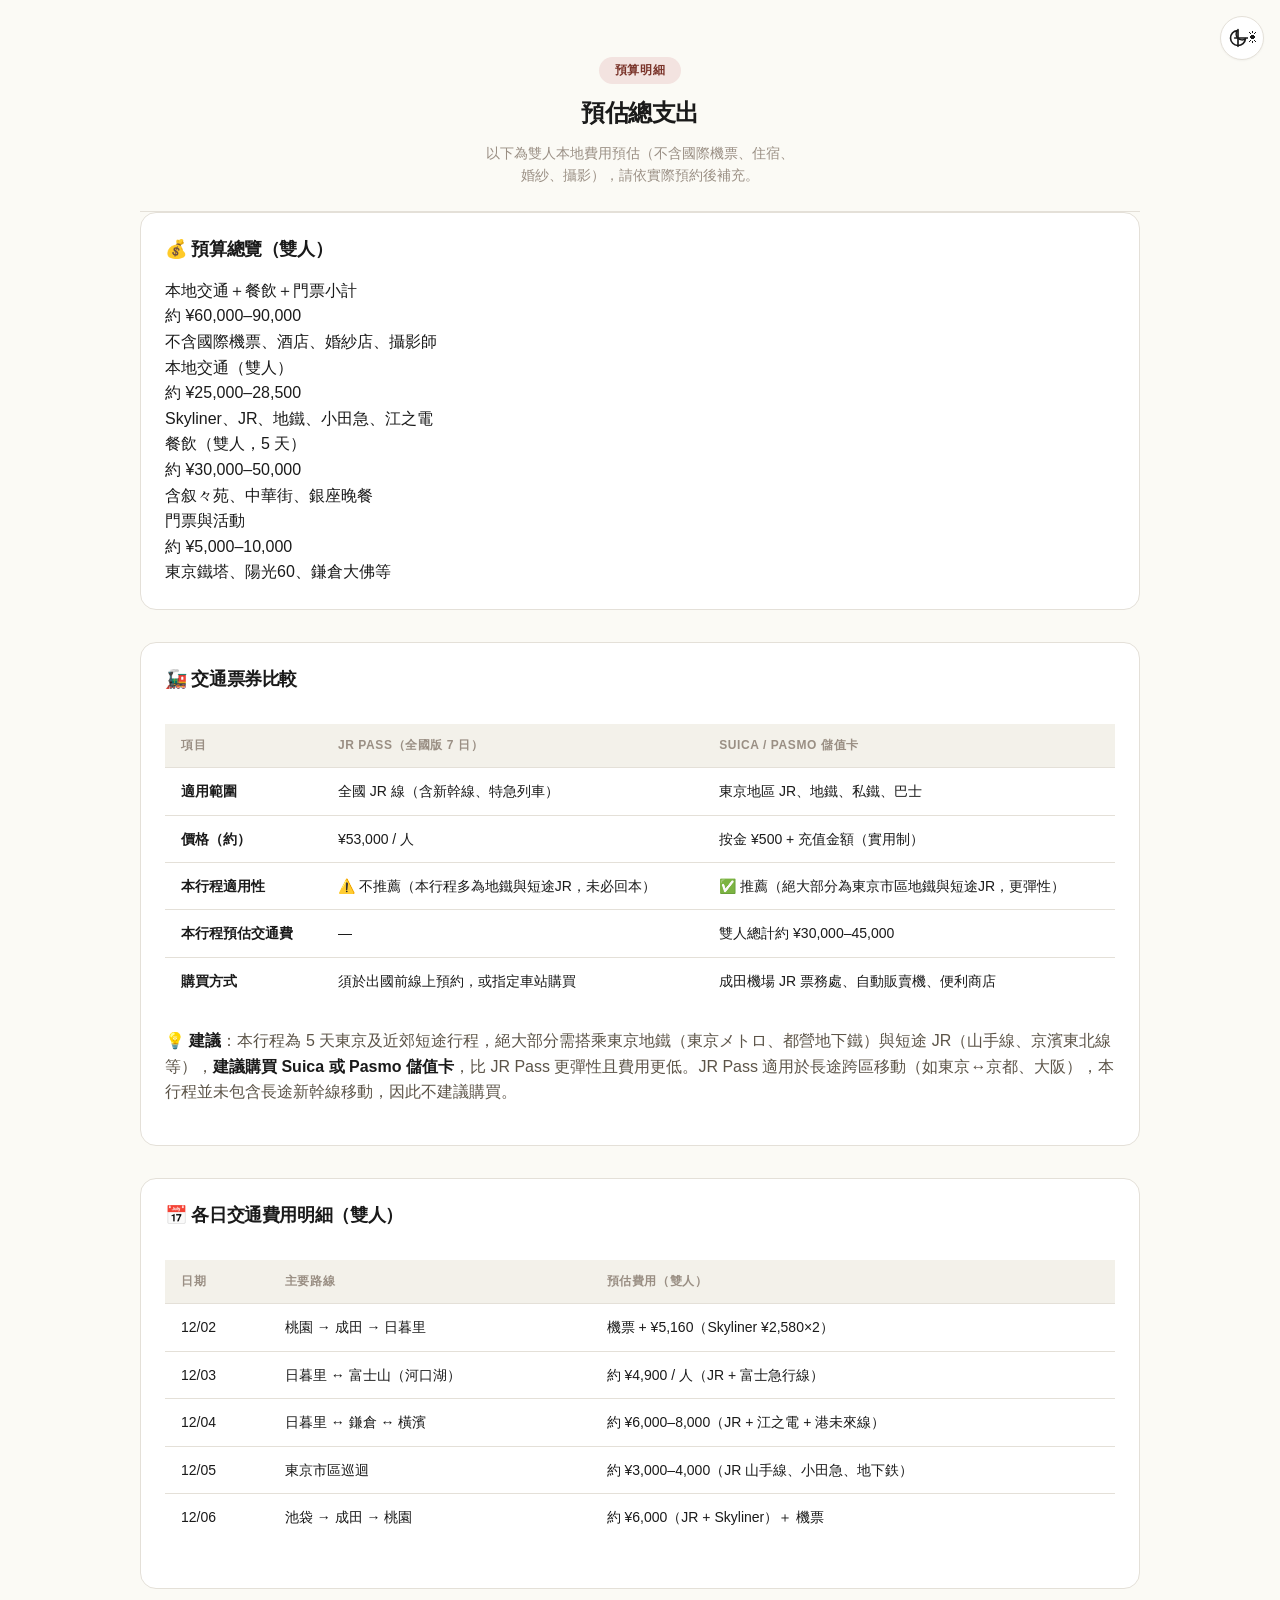
==== budget.html @ e9ef9ba4 "UI/UX 重構：Premium Travel Dashboard 風格手機優先 Web App - 建立 Design System（Color Tokens、Typography、4px Spac" ====
<!DOCTYPE html>
<html lang="zh-TW" class="no-js">
<head>
  <meta charset="UTF-8">
  <meta name="viewport" content="width=device-width, initial-scale=1.0, viewport-fit=cover">
  <title>東京婚紗之旅 2026 | 預算明細</title>
  <link rel="stylesheet" href="style.css">
</head>
<body>

  <button class="theme-toggle" id="themeToggle" aria-label="切換亮/暗主題">
    <svg width="16" height="16" viewBox="0 0 24 24" fill="none" stroke="currentColor" stroke-width="2" stroke-linecap="round" stroke-linejoin="round">
      <path d="M21 12.79A9 9 0 1 1 11.21 3 7 7 0 0 0 21 12.79z"/>
      <path d="M12 2v20M8 12h16"/>
    </svg>
    <span class="sun">☀</span><span class="moon">🌙</span>
  </button>

  <div class="container">
    <header class="hero">
      <span class="tag">預算明細</span>
      <h1>預估總支出</h1>
      <p>以下為雙人本地費用預估（不含國際機票、住宿、婚紗、攝影），請依實際預約後補充。</p>
    </header>

    <!-- 總覽數字 -->
    <section class="card" aria-label="預算總覽">
      <h3>💰 預算總覽（雙人）</h3>
      <div class="budget-grid">
        <div class="budget-item highlight">
          <div class="budget-label">本地交通＋餐飲＋門票小計</div>
          <div class="budget-value">約 ¥60,000–90,000</div>
          <div class="budget-note">不含國際機票、酒店、婚紗店、攝影師</div>
        </div>
        <div class="budget-item">
          <div class="budget-label">本地交通（雙人）</div>
          <div class="budget-value">約 ¥25,000–28,500</div>
          <div class="budget-note">Skyliner、JR、地鐵、小田急、江之電</div>
        </div>
        <div class="budget-item">
          <div class="budget-label">餐飲（雙人，5 天）</div>
          <div class="budget-value">約 ¥30,000–50,000</div>
          <div class="budget-note">含叙々苑、中華街、銀座晚餐</div>
        </div>
        <div class="budget-item">
          <div class="budget-label">門票與活動</div>
          <div class="budget-value">約 ¥5,000–10,000</div>
          <div class="budget-note">東京鐵塔、陽光60、鎌倉大佛等</div>
        </div>
      </div>
    </section>

    <!-- 交通票券比較 -->
    <section class="card" aria-label="交通票券">
      <h3>🚂 交通票券比較</h3>
      <div class="table-wrap">
        <table class="schedule-table">
          <thead>
            <tr><th>項目</th><th>JR Pass（全國版 7 日）</th><th>Suica / Pasmo 儲值卡</th></tr>
          </thead>
          <tbody>
            <tr>
              <td><strong>適用範圍</strong></td>
              <td>全國 JR 線（含新幹線、特急列車）</td>
              <td>東京地區 JR、地鐵、私鐵、巴士</td>
            </tr>
            <tr>
              <td><strong>價格（約）</strong></td>
              <td>¥53,000 / 人</td>
              <td>按金 ¥500 + 充值金額（實用制）</td>
            </tr>
            <tr>
              <td><strong>本行程適用性</strong></td>
              <td>⚠️ 不推薦（本行程多為地鐵與短途JR，未必回本）</td>
              <td>✅ 推薦（絕大部分為東京市區地鐵與短途JR，更彈性）</td>
            </tr>
            <tr>
              <td><strong>本行程預估交通費</strong></td>
              <td>—</td>
              <td>雙人總計約 ¥30,000–45,000</td>
            </tr>
            <tr>
              <td><strong>購買方式</strong></td>
              <td>須於出國前線上預約，或指定車站購買</td>
              <td>成田機場 JR 票務處、自動販賣機、便利商店</td>
            </tr>
          </tbody>
        </table>
      </div>
      <p><strong>💡 建議</strong>：本行程為 5 天東京及近郊短途行程，絕大部分需搭乘東京地鐵（東京メトロ、都營地下鐵）與短途 JR（山手線、京濱東北線等），<strong>建議購買 Suica 或 Pasmo 儲值卡</strong>，比 JR Pass 更彈性且費用更低。JR Pass 適用於長途跨區移動（如東京↔京都、大阪），本行程並未包含長途新幹線移動，因此不建議購買。</p>
    </section>

    <!-- 各日交通費用明細 -->
    <section class="card" aria-label="各日交通費用">
      <h3>📅 各日交通費用明細（雙人）</h3>
      <div class="table-wrap">
        <table class="schedule-table">
          <thead>
            <tr><th>日期</th><th>主要路線</th><th>預估費用（雙人）</th></tr>
          </thead>
          <tbody>
            <tr><td>12/02</td><td>桃園 → 成田 → 日暮里</td><td>機票 + ¥5,160（Skyliner ¥2,580×2）</td></tr>
            <tr><td>12/03</td><td>日暮里 ↔ 富士山（河口湖）</td><td>約 ¥4,900 / 人（JR + 富士急行線）</td></tr>
            <tr><td>12/04</td><td>日暮里 ↔ 鎌倉 ↔ 橫濱</td><td>約 ¥6,000–8,000（JR + 江之電 + 港未來線）</td></tr>
            <tr><td>12/05</td><td>東京市區巡迴</td><td>約 ¥3,000–4,000（JR 山手線、小田急、地下鉄）</td></tr>
            <tr><td>12/06</td><td>池袋 → 成田 → 桃園</td><td>約 ¥6,000（JR + Skyliner）＋ 機票</td></tr>
          </tbody>
        </table>
      </div>
    </section>
  </div>

  <!-- Mobile Bottom Navigation -->
  <nav class="bottom-nav" aria-label="主要導覽">
    <a href="index.html" class="nav-item" aria-label="首頁">
      <svg viewBox="0 0 24 24"><path d="M3 12l2-2m0 0l7-7 7 7M5 10v10a1 1 0 001 1h3m10-11l2 2m-2-2v10a1 1 0 01-1 1h-3"/></svg>
      <span class="label">Home</span>
    </a>
    <a href="itinerary.html" class="nav-item" aria-label="行程總覽">
      <svg viewBox="0 0 24 24"><path d="M12 2L2 7l10 5 10-5-10-5zM2 17l10 5 10-5M2 12l10 5 10-5"/></svg>
      <span class="label">Itinerary</span>
    </a>
    <a href="map.html" class="nav-item" aria-label="地圖">
      <svg viewBox="0 0 24 24"><polygon fill="none" stroke="currentColor" stroke-width="2" stroke-linecap="round" stroke-linejoin="round" points="3 6 12 2 21 6 12 23 3 6"/></svg>
      <span class="label">Map</span>
    </a>
    <a href="budget.html" class="nav-item active" aria-label="預算，目前頁面">
      <svg viewBox="0 0 24 24"><line x1="12" y1="1" x2="12" y2="23"></line><path d="M17 5H9.5a3.5 3.5 0 0 0 0 7h5a3.5 3.5 0 0 1 0 7H6"></path></svg>
      <span class="label">Budget</span>
    </a>
    <a href="info.html" class="nav-item" aria-label="資訊">
      <svg viewBox="0 0 24 24"><circle cx="12" cy="12" r="10"></circle><line x1="12" y1="16" x2="12" y2="12"></line><line x1="12" y1="8" x2="12.01" y2="8"></line></svg>
      <span class="label">Info</span>
    </a>
  </nav>

  <script src="script.js"></script>
</body>
</html>
---- style.css ----
/* ==========================================================================
   Tokyo Wedding 2026 — Design System
   Premium Japanese Editorial Travel Design
   Mobile First · WCAG 2.2 AA · iPhone Safe Area
   ========================================================================== */

/* --- Design Tokens : Color --- */
:root {
  /* Backgrounds */
  --color-bg: #fbfaf5;
  --color-surface: #ffffff;
  --color-surface-alt: #f3f1ea;
  --color-inverse: #1a1a1a;

  /* Legacy aliases for day1-5.html and Leaflet popups */
  --bg: var(--color-bg);
  --fg: var(--color-text-primary);
  --accent: var(--color-accent);
  --secondary: #3498db;
  --muted: var(--color-text-muted);
  --surface: var(--color-surface);
  --border: var(--color-border);
  --primary: #2c3e50;
  --success: var(--color-success);
  --warning: var(--color-warning);
  --danger: var(--color-danger);

  /* Text */
  --color-text-primary: #1a1a1a;
  --color-text-secondary: #5c5448;
  --color-text-muted: #9a8f84;
  --color-text-on-accent: #ffffff;

  /* Accent (Muted Japanese tones) */
  --color-accent: #b55444;        /* 朱紅 (shu-iro) */
  --color-accent-hover: #9b4237;
  --color-accent-light: #f3e3e0;
  --color-accent-active: #7a3329;

  /* Subtle greens / greys */
  --color-moss: #5a725c;           /* 墨綠 */
  --color-moss-light: #e8ece8;
  --color-ash: #8a7d73;           /* 灰褐 */
  --color-ash-light: #edeae5;

  /* Borders & dividers */
  --color-border: #e4e0d8;
  --color-border-light: #f0ece3;

  /* Interactive */
  --color-link: #b55444;
  --color-link-hover: #9b4237;
  --color-focus-ring: #b55444;

  /* Semantic */
  --color-success: #5a725c;
  --color-warning: #b58344;
  --color-danger: #b55444;

  /* --- Design Tokens : Typography --- */
  --font-sans:
    -apple-system, BlinkMacSystemFont, "Hiragino Sans", "Hiragino Kaku Gothic ProN",
    "Noto Sans TC", "Noto Sans CJK TC", "PingFang TC", "Microsoft JhengHei",
    "Segoe UI", Helvetica, Arial, sans-serif;
  --font-serif:
    "Songti TC", "Noto Serif TC", "Noto Serif CJK TC", "Times New Roman", serif;

  --text-xs: 0.75rem;      /* 12px */
  --text-sm: 0.875rem;     /* 14px */
  --text-base: 1rem;       /* 16px */
  --text-lg: 1.125rem;     /* 18px */
  --text-xl: 1.25rem;      /* 20px */
  --text-2xl: 1.5rem;      /* 24px */
  --text-3xl: 2rem;        /* 32px */
  --text-4xl: 2.5rem;      /* 40px */

  --leading-tight: 1.4;
  --leading-normal: 1.6;
  --leading-relaxed: 1.8;

  --tracking-tight: -0.02em;
  --tracking-normal: 0;
  --tracking-wide: 0.05em;

  font-weight: 400; /* normal */
  --font-weight-regular: 400;
  --font-weight-medium: 500;
  --font-weight-semibold: 600;
  --font-weight-bold: 700;

  /* --- Design Tokens : Spacing (4px scale) --- */
  --space-0: 0;
  --space-1: 0.25rem;   /* 4px */
  --space-2: 0.5rem;    /* 8px */
  --space-3: 0.75rem;   /* 12px */
  --space-4: 1rem;      /* 16px */
  --space-5: 1.25rem;   /* 20px */
  --space-6: 1.5rem;    /* 24px */
  --space-8: 2rem;      /* 32px */
  --space-10: 2.5rem;   /* 40px */
  --space-12: 3rem;     /* 48px */
  --space-16: 4rem;     /* 64px */

  /* --- Design Tokens : Radius --- */
  --radius-sm: 6px;
  --radius-md: 10px;
  --radius-lg: 16px;
  --radius-full: 9999px;

  /* --- Design Tokens : Shadow (minimal) --- */
  --shadow-sm: 0 1px 2px rgba(0, 0, 0, 0.04);
  --shadow-md: 0 4px 12px rgba(0, 0, 0, 0.06);

  /* --- Design Tokens : Breakpoints --- */
  --bp-mobile: 375px;
  --bp-tablet: 768px;
  --bp-desktop: 1440px;
}

@media (prefers-color-scheme: dark) {
  :root:not([data-theme="light"]) {
    --color-bg: #14120e;
    --color-surface: #1d1a16;
    --color-surface-alt: #24201b;
    --color-inverse: #fbfaf5;
    --color-text-primary: #f3efe4;
    --color-text-secondary: #b8aea0;
    --color-text-muted: #7a6e5f;
    --color-accent: #d47363;
    --color-accent-hover: #c05d4f;
    --color-accent-light: #3b2a25;
    --color-accent-active: #b55444;
    --color-moss: #8aa68c;
    --color-moss-light: #2a332a;
    --color-ash: #a89d90;
    --color-ash-light: #2a2620;
    --color-border: #2c2720;
    --color-border-light: #24201b;
    --color-link: #d47363;
    --color-link-hover: #c05d4f;
    --color-focus-ring: #d47363;
    --color-success: #8aa68c;
    --color-warning: #c9a06b;
    --color-danger: #d47363;

    /* Legacy aliases (dark) */
    --bg: var(--color-bg);
    --fg: var(--color-text-primary);
    --accent: var(--color-accent);
    --secondary: #3498db;
    --muted: var(--color-text-muted);
    --surface: var(--color-surface);
    --border: var(--color-border);
    --primary: #2c3e50;
    --success: var(--color-success);
    --warning: var(--color-warning);
    --danger: var(--color-danger);
  }
  :root[data-theme="dark"] {
    --color-bg: #14120e;
    --color-surface: #1d1a16;
    --color-surface-alt: #24201b;
    --color-inverse: #fbfaf5;
    --color-text-primary: #f3efe4;
    --color-text-secondary: #b8aea0;
    --color-text-muted: #7a6e5f;
    --color-accent: #d47363;
    --color-accent-hover: #c05d4f;
    --color-accent-light: #3b2a25;
    --color-accent-active: #b55444;
    --color-moss: #8aa68c;
    --color-moss-light: #2a332a;
    --color-ash: #a89d90;
    --color-ash-light: #2a2620;
    --color-border: #2c2720;
    --color-border-light: #24201b;
    --color-link: #d47363;
    --color-link-hover: #c05d4f;
    --color-focus-ring: #d47363;
    --color-success: #8aa68c;
    --color-warning: #c9a06b;
    --color-danger: #d47363;
  }
}

/* --- Reset & Base --- */
* {
  box-sizing: border-box;
  margin: 0;
  padding: 0;
}

html {
  scroll-behavior: smooth;
  -webkit-tap-highlight-color: transparent;
}

body {
  background: var(--color-bg);
  color: var(--color-text-primary);
  font-family: var(--font-sans);
  font-size: var(--text-base);
  font-weight: var(--font-weight-regular);
  line-height: var(--leading-normal);
  padding:
    max(var(--space-4), env(safe-area-inset-top, 0px))
    max(var(--space-4), env(safe-area-inset-right, 0px))
    max(var(--space-10), env(safe-area-inset-bottom, 0px)) /* bottom nav 空間 */
    max(var(--space-4), env(safe-area-inset-left, 0px));
  max-width: 100vw;
  overflow-x: hidden;
  transition: background 0.3s ease, color 0.3s ease;
  -webkit-font-smoothing: antialiased;
}

h1,
h2,
h3,
h4,
h5,
h6 {
  font-weight: var(--font-weight-semibold);
  letter-spacing: var(--tracking-tight);
  color: var(--color-text-primary);
  line-height: var(--leading-tight);
}

h1 { font-size: var(--text-3xl); }
h2 { font-size: var(--text-2xl); }
h3 { font-size: var(--text-xl); }
h4 { font-size: var(--text-lg); }

p {
  margin-bottom: var(--space-4);
  color: var(--color-text-secondary);
}

a {
  color: var(--color-link);
  text-decoration: none;
  transition: color 0.2s ease;
}

a:hover {
  color: var(--color-link-hover);
  text-decoration: underline;
}

ul,
ol {
  margin: 0 0 var(--space-4) var(--space-4);
  color: var(--color-text-secondary);
}

strong {
  color: var(--color-text-primary);
  font-weight: var(--font-weight-semibold);
}

button {
  font-family: inherit;
  font-size: inherit;
  cursor: pointer;
  border: none;
  background: none;
  color: inherit;
}

/* --- Utility --- */
.sr-only {
  position: absolute;
  width: 1px;
  height: 1px;
  padding: 0;
  margin: -1px;
  overflow: hidden;
  clip: rect(0, 0, 0, 0);
  white-space: nowrap;
  border: 0;
}

.table-wrap {
  width: 100%;
  overflow-x: auto;
  margin-bottom: var(--space-6);
  -webkit-overflow-scrolling: touch;
}

/* --- Theme Toggle (top-right, minimal) --- */
.theme-toggle {
  position: fixed;
  top: max(var(--space-4), env(safe-area-inset-top, 0px));
  right: max(var(--space-4), env(safe-area-inset-right, 0px));
  z-index: 200;
  display: inline-flex;
  align-items: center;
  justify-content: center;
  width: 44px;
  height: 44px;
  background: var(--color-surface);
  border: 1px solid var(--color-border);
  border-radius: var(--radius-full);
  box-shadow: var(--shadow-sm);
  transition: all 0.2s ease;
  color: var(--color-text-primary);
}

.theme-toggle:hover {
  border-color: var(--color-ash);
  transform: translateY(-1px);
  box-shadow: var(--shadow-md);
}

.theme-toggle:active {
  transform: scale(0.95);
}

.theme-toggle svg {
  width: 20px;
  height: 20px;
  fill: none;
  stroke: currentColor;
  stroke-width: 2;
  stroke-linecap: round;
  stroke-linejoin: round;
}

.theme-toggle .sun { display: inline; }
.theme-toggle .moon { display: none; }

[data-theme="dark"] .theme-toggle .sun { display: none; }
[data-theme="dark"] .theme-toggle .moon { display: inline; }

/* --- Container --- */
.container {
  max-width: 480px;
  margin: 0 auto;
}

/* --- Hero / Header --- */
.hero {
  padding: var(--space-8) 0 var(--space-6);
  text-align: center;
  border-bottom: 1px solid var(--color-border);
}

.hero .tag {
  display: inline-block;
  padding: var(--space-1) var(--space-4);
  background: var(--color-accent-light);
  color: var(--color-accent-active);
  border-radius: var(--radius-full);
  font-size: var(--text-xs);
  font-weight: var(--font-weight-semibold);
  letter-spacing: var(--tracking-wide);
  text-transform: uppercase;
  margin-bottom: var(--space-3);
}

.hero h1 {
  font-size: var(--text-2xl);
  margin-bottom: var(--space-3);
}

.hero p {
  font-size: var(--text-sm);
  color: var(--color-text-muted);
  max-width: 320px;
  margin: 0 auto;
}

/* --- Section Card (minimal, line-based) --- */
section.card {
  background: var(--color-surface);
  border: 1px solid var(--color-border);
  border-radius: var(--radius-lg);
  padding: var(--space-6);
  margin-bottom: var(--space-8);
}

section.card h3 {
  font-size: var(--text-lg);
  margin-bottom: var(--space-4);
  color: var(--color-text-primary);
  display: flex;
  align-items: center;
  gap: var(--space-2);
}

/* --- Bottom Navigation (Mobile First) --- */
.bottom-nav {
  position: fixed;
  bottom: env(safe-area-inset-bottom, 0px);
  left: 0;
  right: 0;
  display: flex;
  justify-content: space-around;
  align-items: center;
  height: 56px;
  background: var(--color-surface);
  border-top: 1px solid var(--color-border);
  box-shadow: 0 -4px 20px rgba(0, 0, 0, 0.06);
  z-index: 150;
  padding-bottom: env(safe-area-inset-bottom, 0px);
}

.nav-item {
  display: flex;
  flex-direction: column;
  align-items: center;
  justify-content: center;
  width: 44px;
  height: 44px;
  min-width: 44px;
  min-height: 44px;
  color: var(--color-text-muted);
  font-size: var(--text-xs);
  font-weight: var(--font-weight-medium);
  gap: var(--space-1);
  transition: color 0.2s ease;
  border-radius: var(--radius-full);
}

.nav-item:hover,
.nav-item:focus-visible {
  outline: none;
  color: var(--color-accent);
  background: var(--color-accent-light);
}

.nav-item.active {
  color: var(--color-accent);
}

.nav-item svg {
  width: 20px;
  height: 20px;
  fill: none;
  stroke: currentColor;
  stroke-width: 1.8;
  stroke-linecap: round;
  stroke-linejoin: round;
}

.nav-item .label {
  font-size: 0.65rem;
  line-height: 1;
}

/* Desktop: hide bottom nav, show top nav instead */
@media (min-width: 768px) {
  .bottom-nav {
    display: none;
  }

  .container {
    max-width: 1000px;
  }

  body {
    padding-top: max(var(--space-6), env(safe-area-inset-top, 0px));
    padding-bottom: var(--space-8);
  }
}

/* --- Timeline Point (used in dashboard) --- */
.timeline-points {
  display: flex;
  justify-content: center;
  gap: var(--space-4);
  flex-wrap: wrap;
  margin-top: var(--space-4);
}

.timeline-point {
  width: 56px;
  height: 56px;
  background: var(--color-surface);
  border: 1px solid var(--color-border);
  border-radius: var(--radius-full);
  cursor: pointer;
  display: flex;
  flex-direction: column;
  align-items: center;
  justify-content: center;
  transition: all 0.2s ease;
  text-align: center;
  color: var(--color-text-secondary);
  font-size: var(--text-xs);
}

.timeline-point:hover {
  border-color: var(--color-accent);
  color: var(--color-accent);
  transform: translateY(-2px);
}

.timeline-point.active {
  border-color: var(--color-accent);
  background: var(--color-accent);
  color: var(--color-text-on-accent);
}

.point-number {
  font-size: var(--text-lg);
  font-weight: var(--font-weight-bold);
  margin-bottom: var(--space-1);
}

.point-label {
  font-size: 0.65rem;
  line-height: 1.1;
}

/* --- Day Card / Station Item --- */
.day-stations {
  display: flex;
  flex-direction: column;
  gap: var(--space-3);
}

.station-item {
  display: flex;
  gap: var(--space-3);
  padding: var(--space-4);
  background: var(--color-surface-alt);
  border: 1px solid var(--color-border);
  border-radius: var(--radius-md);
  transition: all 0.15s ease;
}

.station-item:hover {
  border-color: var(--color-accent);
  transform: translateX(4px);
}

.station-time {
  min-width: 72px;
  font-weight: var(--font-weight-semibold);
  color: var(--color-accent);
  font-size: var(--text-sm);
}

.station-info {
  flex: 1;
}

.station-name {
  font-weight: var(--font-weight-semibold);
  color: var(--color-text-primary);
  font-size: var(--text-base);
  margin-bottom: var(--space-1);
}

.station-transport {
  font-size: var(--text-sm);
  color: var(--color-text-muted);
  margin-top: var(--space-1);
}

.station-detail {
  font-size: var(--text-sm);
  color: var(--color-text-secondary);
  margin-top: var(--space-1);
  line-height: 1.5;
}

.station-cost {
  font-size: var(--text-sm);
  font-weight: var(--font-weight-semibold);
  color: var(--color-success);
  margin-top: var(--space-1);
}

/* --- Table --- */
.schedule-table {
  width: 100%;
  border-collapse: collapse;
  margin-top: var(--space-4);
  font-size: var(--text-sm);
}

.schedule-table th,
.schedule-table td {
  padding: var(--space-3) var(--space-4);
  border-bottom: 1px solid var(--color-border);
  text-align: left;
  vertical-align: top;
}

.schedule-table th {
  background: var(--color-surface-alt);
  color: var(--color-text-muted);
  font-size: var(--text-xs);
  text-transform: uppercase;
  letter-spacing: var(--tracking-wide);
  font-weight: var(--font-weight-semibold);
}

.schedule-table tr:last-child td {
  border-bottom: none;
}

/* --- List --- */
.nearby-list {
  list-style: none;
  display: flex;
  flex-direction: column;
  gap: var(--space-3);
}

.nearby-list li {
  font-size: var(--text-sm);
  color: var(--color-text-secondary);
  padding: var(--space-3) var(--space-4);
  background: var(--color-surface-alt);
  border-radius: var(--radius-md);
  border: 1px solid var(--color-border);
  line-height: 1.5;
}

.nearby-list li strong {
  color: var(--color-text-primary);
}

/* --- Focus states --- */
a:focus-visible,
button:focus-visible,
.nav-item:focus-visible,
.theme-toggle:focus-visible {
  outline: 2px solid var(--color-focus-ring);
  outline-offset: 2px;
}

/* --- Map wrapper (Leaflet) --- */
.map-wrapper {
  position: relative;
  margin-top: var(--space-4);
}

#map-container {
  height: 240px;
  width: 100%;
  border-radius: var(--radius-lg);
  border: 1px solid var(--color-border);
  background: var(--color-surface-alt);
  overflow: hidden;
}

.map-legend {
  position: absolute;
  bottom: var(--space-3);
  left: var(--space-3);
  background: rgba(255, 255, 255, 0.95);
  backdrop-filter: blur(6px);
  border: 1px solid var(--color-border);
  border-radius: var(--radius-md);
  padding: var(--space-2) var(--space-3);
  font-size: var(--text-xs);
  z-index: 10;
  box-shadow: var(--shadow-sm);
}

[data-theme="dark"] .map-legend {
  background: rgba(29, 26, 22, 0.95);
}

.legend-title {
  font-weight: var(--font-weight-semibold);
  font-size: var(--text-xs);
  color: var(--color-text-primary);
  margin-bottom: var(--space-1);
  display: block;
}

.legend-item {
  display: flex;
  align-items: center;
  gap: var(--space-1);
  margin-bottom: var(--space-1);
}

.legend-dot {
  width: 8px;
  height: 8px;
  border-radius: 50%;
  flex-shrink: 0;
}

.legend-text {
  color: var(--color-text-muted);
  font-size: var(--text-xs);
  white-space: nowrap;
}

/* --- Buttons --- */
.btn {
  display: inline-flex;
  align-items: center;
  justify-content: center;
  padding: var(--space-3) var(--space-6);
  font-size: var(--text-sm);
  font-weight: var(--font-weight-semibold);
  border-radius: var(--radius-md);
  border: 1px solid transparent;
  cursor: pointer;
  transition: all 0.2s ease;
  text-decoration: none;
  min-height: 44px;
}

.btn-primary {
  background: var(--color-accent);
  color: var(--color-text-on-accent);
}

.btn-primary:hover {
  background: var(--color-accent-hover);
}

.btn-outline {
  background: transparent;
  border-color: var(--color-border);
  color: var(--color-text-primary);
}

.btn-outline:hover {
  border-color: var(--color-accent);
  color: var(--color-accent);
}

.btn-icon {
  width: 44px;
  height: 44px;
  border-radius: var(--radius-full);
  border: 1px solid var(--color-border);
  background: var(--color-surface);
  color: var(--color-text-primary);
  display: inline-flex;
  align-items: center;
  justify-content: center;
}

/* --- Responsive adjustments --- */
@media (max-width: 767px) {
  h1 { font-size: var(--text-xl); }
  h2 { font-size: var(--text-lg); }
  h3 { font-size: var(--text-base); }
  .hero { padding: var(--space-6) 0 var(--space-4); }
  section.card { padding: var(--space-4); }
  .station-item { padding: var(--space-3); }
}

@media (min-width: 768px) and (max-width: 1023px) {
  .container { max-width: 720px; }
  #map-container { height: 320px; }
}

@media (min-width: 1024px) {
  #map-container { height: 360px; }
}
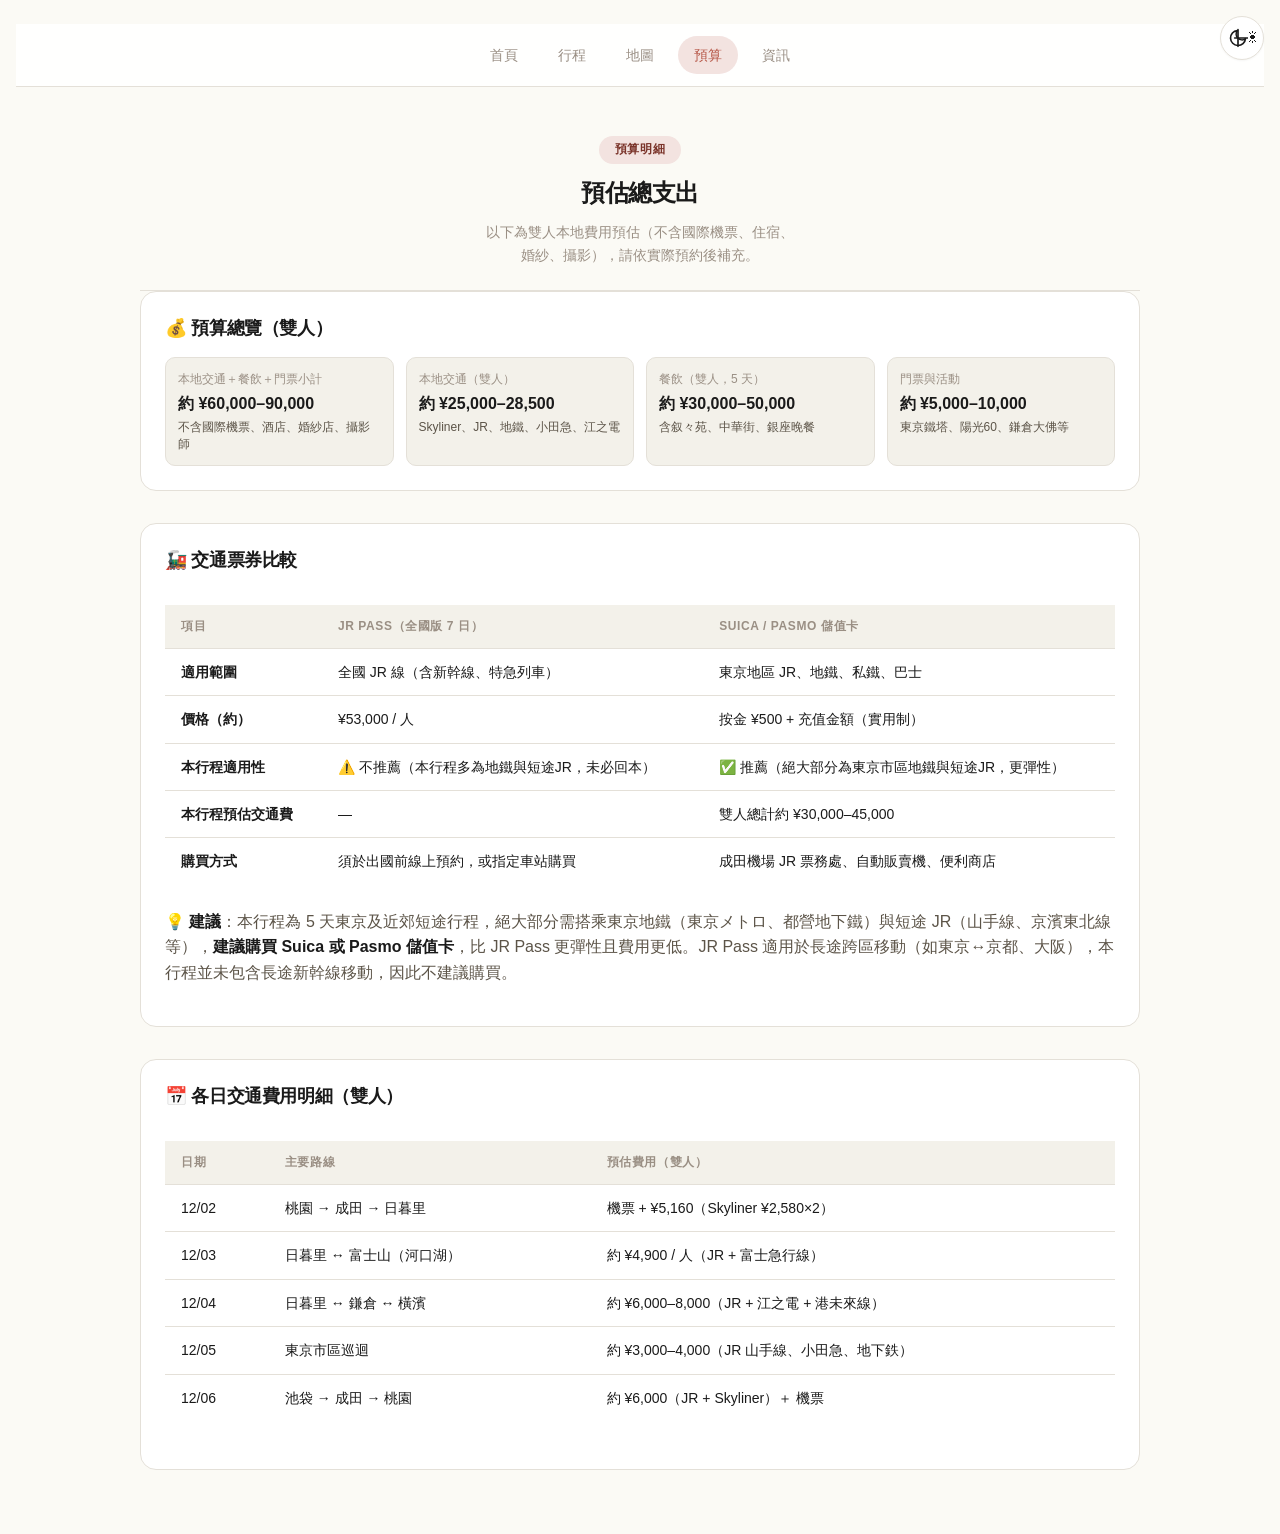
==== commit 49e0dda9: "重構為單一資料源 data.js，修正 Day3 缺 id 與 Day1 重複/缺豪德寺，補上桌機導覽" ====
--- a/budget.html
+++ b/budget.html
@@ -15,6 +15,8 @@
     </svg>
     <span class="sun">☀</span><span class="moon">🌙</span>
   </button>
+
+  <div id="nav-root"></div>
 
   <div class="container">
     <header class="hero">
@@ -110,30 +112,7 @@
     </section>
   </div>
 
-  <!-- Mobile Bottom Navigation -->
-  <nav class="bottom-nav" aria-label="主要導覽">
-    <a href="index.html" class="nav-item" aria-label="首頁">
-      <svg viewBox="0 0 24 24"><path d="M3 12l2-2m0 0l7-7 7 7M5 10v10a1 1 0 001 1h3m10-11l2 2m-2-2v10a1 1 0 01-1 1h-3"/></svg>
-      <span class="label">Home</span>
-    </a>
-    <a href="itinerary.html" class="nav-item" aria-label="行程總覽">
-      <svg viewBox="0 0 24 24"><path d="M12 2L2 7l10 5 10-5-10-5zM2 17l10 5 10-5M2 12l10 5 10-5"/></svg>
-      <span class="label">Itinerary</span>
-    </a>
-    <a href="map.html" class="nav-item" aria-label="地圖">
-      <svg viewBox="0 0 24 24"><polygon fill="none" stroke="currentColor" stroke-width="2" stroke-linecap="round" stroke-linejoin="round" points="3 6 12 2 21 6 12 23 3 6"/></svg>
-      <span class="label">Map</span>
-    </a>
-    <a href="budget.html" class="nav-item active" aria-label="預算，目前頁面">
-      <svg viewBox="0 0 24 24"><line x1="12" y1="1" x2="12" y2="23"></line><path d="M17 5H9.5a3.5 3.5 0 0 0 0 7h5a3.5 3.5 0 0 1 0 7H6"></path></svg>
-      <span class="label">Budget</span>
-    </a>
-    <a href="info.html" class="nav-item" aria-label="資訊">
-      <svg viewBox="0 0 24 24"><circle cx="12" cy="12" r="10"></circle><line x1="12" y1="16" x2="12" y2="12"></line><line x1="12" y1="8" x2="12.01" y2="8"></line></svg>
-      <span class="label">Info</span>
-    </a>
-  </nav>
-
+  <script src="data.js"></script>
   <script src="script.js"></script>
 </body>
 </html>
--- a/style.css
+++ b/style.css
@@ -90,6 +90,7 @@
 
   /* --- Design Tokens : Spacing (4px scale) --- */
   --space-0: 0;
+  --space-0_5: 0.125rem; /* 2px */
   --space-1: 0.25rem;   /* 4px */
   --space-2: 0.5rem;    /* 8px */
   --space-3: 0.75rem;   /* 12px */
@@ -758,4 +759,814 @@
 
 @media (min-width: 1024px) {
   #map-container { height: 360px; }
-}+}
+/* ==========================================================================
+   Itinerary Page — Phase 2 UX Optimization
+   3 秒找到資訊 · Typography 層級 · 展開式詳情 · 交通垂直卡片
+   ========================================================================== */
+
+/* --- Hero 緊湊版 --- */
+.hero--compact {
+  padding: var(--space-6) 0 var(--space-4);
+  border-bottom: 1px solid var(--color-border);
+  text-align: center;
+}
+
+.tag--small {
+  padding: var(--space-1) var(--space-3);
+  background: var(--color-accent-light);
+  color: var(--color-accent-active);
+  border-radius: var(--radius-full);
+  font-size: var(--text-xs);
+  font-weight: var(--font-weight-semibold);
+  letter-spacing: var(--tracking-wide);
+  text-transform: uppercase;
+  margin-bottom: var(--space-2);
+}
+
+.hero--compact h1 {
+  font-size: var(--text-2xl);
+  margin-bottom: var(--space-2);
+}
+
+.hero--sub {
+  font-size: var(--text-sm);
+  color: var(--color-text-muted);
+  max-width: 340px;
+  margin: 0 auto;
+  line-height: var(--leading-normal);
+}
+
+/* --- Section Title --- */
+.section-title {
+  font-size: var(--text-lg);
+  font-weight: var(--font-weight-semibold);
+  color: var(--color-text-primary);
+  margin: 0 0 var(--space-4);
+  display: flex;
+  align-items: center;
+  gap: var(--space-2);
+}
+
+/* --- Date Navigation (橫向滑動) --- */
+.card--date-nav {
+  padding: var(--space-4);
+}
+
+.date-nav-header {
+  display: flex;
+  justify-content: space-between;
+  align-items: center;
+  margin-bottom: var(--space-3);
+}
+
+.date-nav-title {
+  font-size: var(--text-lg);
+  font-weight: var(--font-weight-semibold);
+  color: var(--color-text-primary);
+  margin: 0;
+}
+
+.date-nav-hint {
+  font-size: var(--text-xs);
+  color: var(--color-text-muted);
+  font-weight: var(--font-weight-medium);
+}
+
+.date-scroll {
+  overflow-x: auto;
+  scrollbar-width: none; /* Firefox */
+  -webkit-overflow-scrolling: touch;
+  margin-bottom: var(--space-2);
+}
+
+.date-scroll::-webkit-scrollbar {
+  display: none;
+}
+
+.date-scroll-track {
+  display: flex;
+  gap: var(--space-3);
+  padding: var(--space-1) 0;
+}
+
+.date-card {
+  flex: 0 0 auto;
+  width: 156px;
+  display: flex;
+  flex-direction: column;
+  gap: var(--space-2);
+  padding: var(--space-3);
+  background: var(--color-surface);
+  border: 1px solid var(--color-border);
+  border-radius: var(--radius-md);
+  cursor: pointer;
+  transition: all 0.2s ease;
+  color: var(--color-text-secondary);
+}
+
+.date-card:hover {
+  border-color: var(--color-accent);
+  transform: translateY(-2px);
+  box-shadow: var(--shadow-sm);
+}
+
+.date-card.active {
+  border-color: var(--color-accent);
+  background: var(--color-accent-light);
+  color: var(--color-text-primary);
+  box-shadow: var(--shadow-md);
+}
+
+.date-card-day {
+  font-size: var(--text-xs);
+  font-weight: var(--font-weight-bold);
+  color: var(--color-accent);
+  letter-spacing: var(--tracking-wide);
+  text-transform: uppercase;
+}
+
+.date-card.active .date-card-day {
+  color: var(--color-accent-active);
+}
+
+.date-card-date {
+  font-size: var(--text-lg);
+  font-weight: var(--font-weight-semibold);
+  color: var(--color-text-primary);
+  line-height: var(--leading-tight);
+}
+
+.date-card-theme {
+  font-size: var(--text-sm);
+  color: var(--color-text-secondary);
+  line-height: 1.4;
+}
+
+.date-card-count {
+  font-size: var(--text-xs);
+  color: var(--color-text-muted);
+  font-weight: var(--font-weight-medium);
+}
+
+/* --- Day Header (3 秒找到資訊) --- */
+.card--itinerary {
+  padding: var(--space-4);
+}
+
+.day-header {
+  margin-bottom: var(--space-5);
+}
+
+.day-meta {
+  display: flex;
+  gap: var(--space-2);
+  margin-bottom: var(--space-2);
+}
+
+.day-badge {
+  font-size: var(--text-xs);
+  font-weight: var(--font-weight-bold);
+  color: var(--color-text-on-accent);
+  background: var(--color-accent);
+  padding: var(--space-1) var(--space-3);
+  border-radius: var(--radius-full);
+  letter-spacing: var(--tracking-wide);
+  text-transform: uppercase;
+}
+
+.day-date {
+  font-size: var(--text-sm);
+  font-weight: var(--font-weight-medium);
+  color: var(--color-text-muted);
+}
+
+.day-title {
+  font-size: var(--text-2xl);
+  font-weight: var(--font-weight-semibold);
+  color: var(--color-text-primary);
+  margin: 0 0 var(--space-2);
+  line-height: var(--leading-tight);
+}
+
+.day-summary {
+  font-size: var(--text-sm);
+  color: var(--color-text-secondary);
+  margin: 0;
+  line-height: var(--leading-normal);
+}
+
+/* --- Station Card (展開式) --- */
+.station-list {
+  display: flex;
+  flex-direction: column;
+  gap: var(--space-3);
+}
+
+.station-card {
+  background: var(--color-surface);
+  border: 1px solid var(--color-border);
+  border-radius: var(--radius-md);
+  overflow: hidden;
+  transition: all 0.2s ease;
+}
+
+.station-card:hover {
+  border-color: var(--color-accent);
+  box-shadow: var(--shadow-sm);
+}
+
+.station-toggle {
+  width: 100%;
+  display: flex;
+  flex-direction: column;
+  gap: 0;
+  text-align: left;
+  padding: var(--space-4);
+  background: none;
+  border: none;
+  cursor: pointer;
+  text-align: left;
+}
+
+.station-toggle:focus-visible {
+  outline: 2px solid var(--color-focus-ring);
+  outline-offset: -2px;
+}
+
+.station-row {
+  display: flex;
+  align-items: center;
+  justify-content: space-between;
+  gap: var(--space-3);
+  margin-bottom: var(--space-1);
+}
+
+.station-time {
+  display: flex;
+  flex-direction: column;
+  gap: var(--space-1);
+  min-width: 70px;
+}
+
+.station-time-val {
+  font-size: var(--text-lg);
+  font-weight: var(--font-weight-bold);
+  color: var(--color-accent);
+  line-height: 1.2;
+}
+
+.station-time-label {
+  font-size: var(--text-xs);
+  color: var(--color-text-muted);
+  font-weight: var(--font-weight-medium);
+  text-transform: uppercase;
+  letter-spacing: 0.05em;
+}
+
+.station-main {
+  flex: 1;
+  display: flex;
+  flex-direction: column;
+  gap: var(--space-1);
+}
+
+.station-type-pill {
+  display: inline-block;
+  font-size: var(--text-xs);
+  font-weight: var(--font-weight-semibold);
+  padding: var(--space-1) var(--space-2);
+  border-radius: var(--radius-full);
+  letter-spacing: 0.05em;
+}
+
+.station-name {
+  font-size: var(--text-lg);
+  font-weight: var(--font-weight-semibold);
+  color: var(--color-text-primary);
+  margin: 0;
+  line-height: var(--leading-tight);
+  letter-spacing: var(--tracking-tight);
+}
+
+.station-chevron {
+  transition: transform 0.2s ease;
+  flex-shrink: 0;
+}
+
+/* --- Detail Panel (第二層 + 第三層) --- */
+.station-detail-panel {
+  padding: 0 var(--space-4) var(--space-4);
+  border-top: 1px solid var(--color-border-light);
+  animation: slideDown 0.25s ease-out;
+}
+
+@keyframes slideDown {
+  from { opacity: 0; transform: translateY(-8px); }
+  to { opacity: 1; transform: translateY(0); }
+}
+
+.detail-row {
+  display: flex;
+  align-items: flex-start;
+  gap: var(--space-2);
+  margin-bottom: var(--space-3);
+  font-size: var(--text-sm);
+  line-height: var(--leading-normal);
+}
+
+.detail-row:last-child {
+  margin-bottom: 0;
+}
+
+.detail-label {
+  flex-shrink: 0;
+  width: 92px;
+  color: var(--color-text-muted);
+  font-weight: var(--font-weight-medium);
+}
+
+.detail-value {
+  color: var(--color-text-secondary);
+}
+
+.detail-value.cost-value {
+  color: var(--color-success);
+  font-weight: var(--font-weight-semibold);
+}
+
+.detail-value--text {
+  color: var(--color-text-secondary);
+}
+
+/* --- Transport Card (手機版垂直交通卡片) --- */
+.card--transport {
+  padding: var(--space-4);
+}
+
+.transport-list {
+  display: flex;
+  flex-direction: column;
+  gap: var(--space-3);
+}
+
+.transport-card {
+  display: flex;
+  flex-direction: column;
+  gap: var(--space-2);
+  padding: var(--space-4);
+  background: var(--color-surface-alt);
+  border: 1px solid var(--color-border);
+  border-radius: var(--radius-md);
+}
+
+.transport-from-to {
+  display: flex;
+  align-items: baseline;
+  gap: var(--space-2);
+}
+
+.transport-time {
+  font-size: var(--text-lg);
+  font-weight: var(--font-weight-bold);
+  color: var(--color-accent);
+  min-width: 70px;
+}
+
+.transport-name {
+  font-size: var(--text-base);
+  font-weight: var(--font-weight-semibold);
+  color: var(--color-text-primary);
+  line-height: var(--leading-tight);
+}
+
+.transport-detail {
+  font-size: var(--text-sm);
+  color: var(--color-text-secondary);
+  line-height: var(--leading-normal);
+}
+
+.transport-cost {
+  font-size: var(--text-sm);
+  font-weight: var(--font-weight-semibold);
+  color: var(--color-success);
+  align-self: flex-start;
+}
+
+.empty-msg {
+  font-size: var(--text-sm);
+  color: var(--color-text-muted);
+  text-align: center;
+  padding: var(--space-4);
+  margin: 0;
+}
+
+/* --- Responsive --- */
+@media (max-width: 767px) {
+  .hero--compact h1 { font-size: var(--text-xl); }
+  .day-title { font-size: var(--text-xl); }
+  .date-card { width: 148px; }
+  .section.card { padding: var(--space-4); }
+}
+
+@media (min-width: 768px) {
+  .container { max-width: 800px; }
+  .hero--compact { text-align: left; }
+  .hero--compact h1 { font-size: var(--text-3xl); }
+  .date-scroll-track { gap: var(--space-4); }
+  .date-card { width: 180px; padding: var(--space-5); }
+  .day-title { font-size: var(--text-3xl); }
+  .section-title { font-size: var(--text-xl); }
+}
+
+@media (min-width: 1024px) {
+  .container { max-width: 1000px; }
+  .day-title { font-size: var(--text-4xl); }
+}
+
+/* ==========================================================================
+   Unified Home Page — Premium Travel Dashboard
+   ========================================================================== */
+
+/* --- Today Card --- */
+.card--today {
+  padding: var(--space-4);
+}
+
+.today-day-badge {
+  font-size: var(--text-xs);
+  font-weight: var(--font-weight-bold);
+  color: var(--color-text-on-accent);
+  background: var(--color-accent);
+  padding: var(--space-1) var(--space-3);
+  border-radius: var(--radius-full);
+  letter-spacing: var(--tracking-wide);
+  text-transform: uppercase;
+  margin-bottom: var(--space-2);
+}
+
+.today-stations {
+  display: flex;
+  flex-direction: column;
+  gap: var(--space-2);
+}
+
+.today-station {
+  display: flex;
+  gap: var(--space-2);
+  padding: var(--space-3);
+  background: var(--color-surface-alt);
+  border: 1px solid var(--color-border);
+  border-radius: var(--radius-md);
+}
+
+.today-time {
+  min-width: 64px;
+  font-weight: var(--font-weight-semibold);
+  color: var(--color-accent);
+  font-size: var(--text-sm);
+}
+
+.today-info {
+  flex: 1;
+  display: flex;
+  flex-direction: column;
+  gap: var(--space-0_5);
+}
+
+.today-name {
+  font-weight: var(--font-weight-semibold);
+  color: var(--color-text-primary);
+  font-size: var(--text-sm);
+  margin: 0;
+}
+
+.today-type {
+  font-size: var(--text-xs);
+  font-weight: var(--font-weight-medium);
+  padding: 0 var(--space-1);
+  border-radius: var(--radius-full);
+  margin: 0;
+}
+
+.today-cost {
+  font-size: var(--text-xs);
+  font-weight: var(--font-weight-semibold);
+  color: var(--color-success);
+  margin: 0;
+}
+
+/* --- All Days Section --- */
+.card--all-days {
+  padding: var(--space-4);
+}
+
+.day-section {
+  margin-bottom: var(--space-6);
+}
+
+.day-header {
+  display: flex;
+  flex-direction: column;
+  gap: var(--space-1);
+  margin-bottom: var(--space-3);
+}
+
+.day-badge {
+  font-size: var(--text-xs);
+  font-weight: var(--font-weight-bold);
+  color: var(--color-text-on-accent);
+  background: var(--color-accent);
+  padding: var(--space-1) var(--space-3);
+  border-radius: var(--radius-full);
+  letter-spacing: var(--tracking-wide);
+  text-transform: uppercase;
+  display: inline-block;
+}
+
+.day-badge.today-badge {
+  background: var(--color-success);
+}
+
+.day-date {
+  font-size: var(--text-sm);
+  color: var(--color-text-muted);
+  font-weight: var(--font-weight-medium);
+}
+
+.day-title {
+  font-size: var(--text-xl);
+  font-weight: var(--font-weight-semibold);
+  color: var(--color-text-primary);
+  margin: 0 0 var(--space-1);
+  line-height: var(--leading-tight);
+}
+
+.day-weather {
+  font-size: var(--text-xs);
+  color: var(--color-text-muted);
+  margin: 0;
+}
+
+.day-stations {
+  display: flex;
+  flex-direction: column;
+  gap: var(--space-2);
+}
+
+.station-item {
+  display: flex;
+  gap: var(--space-3);
+  padding: var(--space-3);
+  background: var(--color-surface-alt);
+  border: 1px solid var(--color-border);
+  border-radius: var(--radius-md);
+  transition: all 0.15s ease;
+}
+
+.station-item.today-station-item {
+  border-color: var(--color-success);
+  background: var(--color-surface);
+}
+
+.station-item:hover {
+  border-color: var(--color-accent);
+  transform: translateX(4px);
+}
+
+.station-time {
+  min-width: 70px;
+  font-weight: var(--font-weight-semibold);
+  color: var(--color-accent);
+  font-size: var(--text-sm);
+}
+
+.station-info {
+  flex: 1;
+  display: flex;
+  flex-direction: column;
+  gap: var(--space-1);
+}
+
+.station-name {
+  font-weight: var(--font-weight-semibold);
+  color: var(--color-text-primary);
+  font-size: var(--text-base);
+  margin: 0;
+}
+
+.station-transport {
+  font-size: var(--text-sm);
+  color: var(--color-text-muted);
+  margin: 0;
+}
+
+.station-detail {
+  font-size: var(--text-sm);
+  color: var(--color-text-secondary);
+  margin: 0;
+  line-height: 1.5;
+}
+
+.station-cost {
+  font-size: var(--text-sm);
+  font-weight: var(--font-weight-semibold);
+  color: var(--color-success);
+  margin: 0;
+}
+
+/* --- Responsive --- */
+@media (max-width: 767px) {
+  .hero--compact h1 { font-size: var(--text-xl); }
+  .day-title { font-size: var(--text-lg); }
+  .section.card { padding: var(--space-4); }
+}
+
+@media (min-width: 768px) {
+  .hero--compact { text-align: left; }
+  .hero--compact h1 { font-size: var(--text-3xl); }
+  .card--all-days { padding: var(--space-6); }
+}
+
+@media (min-width: 1024px) {
+  .day-title { font-size: var(--text-2xl); }
+}
+
+/* ==========================================================================
+   Data-driven rebuild additions: desktop top-nav, home quick links,
+   day pager, budget summary. Reuses existing tokens/classes elsewhere.
+   ========================================================================== */
+
+/* --- Desktop top navigation (mobile uses .bottom-nav) --- */
+.top-nav { display: none; }
+
+@media (min-width: 768px) {
+  .top-nav {
+    display: flex;
+    gap: var(--space-2);
+    justify-content: center;
+    align-items: center;
+    position: sticky;
+    top: 0;
+    z-index: 140;
+    padding: var(--space-3) var(--space-6);
+    background: rgba(255, 255, 255, 0.9);
+    -webkit-backdrop-filter: blur(10px);
+    backdrop-filter: blur(10px);
+    border-bottom: 1px solid var(--color-border);
+    margin-bottom: var(--space-4);
+  }
+
+  [data-theme="dark"] .top-nav {
+    background: rgba(26, 26, 26, 0.9);
+  }
+
+  .top-nav__link {
+    font-size: var(--text-sm);
+    font-weight: var(--font-weight-medium);
+    color: var(--color-text-muted);
+    padding: var(--space-2) var(--space-4);
+    border-radius: var(--radius-full);
+    transition: color 0.2s ease, background 0.2s ease;
+  }
+
+  .top-nav__link:hover,
+  .top-nav__link:focus-visible {
+    outline: none;
+    color: var(--color-accent);
+    background: var(--color-accent-light);
+  }
+
+  .top-nav__link.active {
+    color: var(--color-accent);
+    background: var(--color-accent-light);
+  }
+}
+
+/* --- Mobile: reserve space above the fixed bottom nav --- */
+@media (max-width: 767px) {
+  body { padding-bottom: calc(72px + env(safe-area-inset-bottom, 0px)); }
+}
+
+/* --- Home: quick links to each day --- */
+.day-quicknav {
+  display: grid;
+  grid-template-columns: repeat(auto-fill, minmax(140px, 1fr));
+  gap: var(--space-3);
+}
+
+.chip {
+  display: flex;
+  flex-direction: column;
+  gap: 2px;
+  padding: var(--space-3) var(--space-4);
+  background: var(--color-surface-alt);
+  border: 1px solid var(--color-border);
+  border-radius: var(--radius-md);
+  color: var(--color-text-primary);
+  transition: border-color 0.2s ease, transform 0.2s ease, box-shadow 0.2s ease;
+}
+
+.chip:hover,
+.chip:focus-visible {
+  outline: none;
+  border-color: var(--color-accent);
+  transform: translateY(-2px);
+  box-shadow: var(--shadow-md);
+}
+
+.chip strong {
+  font-size: var(--text-sm);
+  color: var(--color-accent);
+}
+
+.chip > span {
+  font-size: var(--text-xs);
+  color: var(--color-text-muted);
+}
+
+.chip .chip__theme {
+  color: var(--color-text-secondary);
+  font-weight: var(--font-weight-medium);
+}
+
+/* --- Day page: prev / next pager --- */
+.day-pager {
+  display: flex;
+  justify-content: space-between;
+  gap: var(--space-3);
+  margin: var(--space-5) 0 var(--space-8);
+}
+
+.day-pager__link {
+  flex: 1;
+  display: flex;
+  flex-direction: column;
+  gap: 2px;
+  max-width: 48%;
+  padding: var(--space-3) var(--space-4);
+  background: var(--color-surface);
+  border: 1px solid var(--color-border);
+  border-radius: var(--radius-md);
+  color: var(--color-text-primary);
+  transition: border-color 0.2s ease;
+}
+
+.day-pager__link:hover,
+.day-pager__link:focus-visible {
+  outline: none;
+  border-color: var(--color-accent);
+}
+
+.day-pager__link span {
+  font-size: var(--text-xs);
+  color: var(--color-accent);
+  font-weight: var(--font-weight-medium);
+}
+
+.day-pager__link strong {
+  font-size: var(--text-sm);
+}
+
+.day-pager__link--next {
+  margin-left: auto;
+  align-items: flex-end;
+  text-align: right;
+}
+
+/* --- Home: budget summary grid --- */
+.budget-grid {
+  display: grid;
+  grid-template-columns: repeat(auto-fit, minmax(150px, 1fr));
+  gap: var(--space-3);
+}
+
+.budget-item {
+  padding: var(--space-3);
+  background: var(--color-surface-alt);
+  border: 1px solid var(--color-border);
+  border-radius: var(--radius-md);
+}
+
+.budget-label {
+  font-size: var(--text-xs);
+  color: var(--color-text-muted);
+}
+
+.budget-value {
+  font-size: var(--text-base);
+  font-weight: var(--font-weight-semibold);
+  color: var(--color-text-primary);
+  margin: 2px 0;
+}
+
+.budget-note {
+  font-size: var(--text-xs);
+  color: var(--color-text-secondary);
+  line-height: 1.4;
+}
+
+.station-info { min-width: 0; }
+.station-name,
+.station-transport,
+.station-detail { overflow-wrap: anywhere; word-break: break-word; }
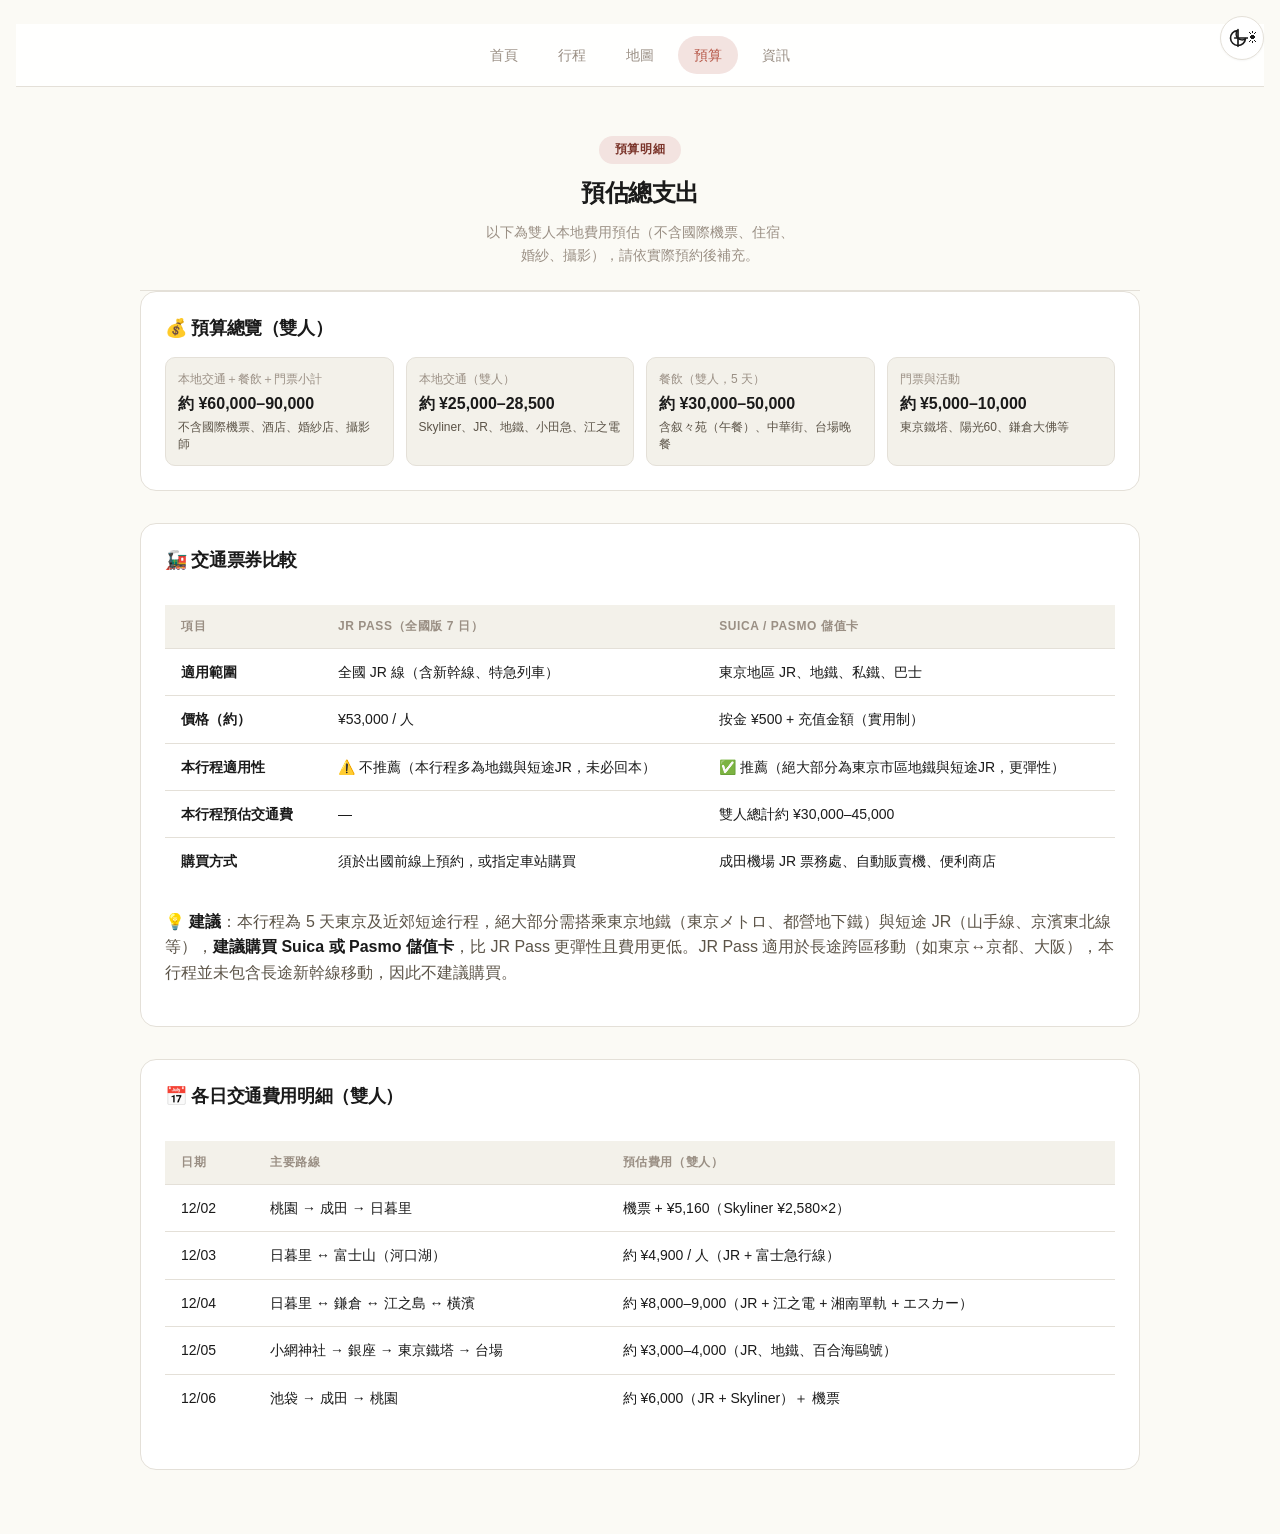
==== commit dfe28948: "Day3 改為 3A 鎌倉＋江之島＋橫濱同日，Day1 修正午餐/試婚紗時間差，Day4 銀座去重改台場晚餐，確認セントレービル" ====
--- a/budget.html
+++ b/budget.html
@@ -42,7 +42,7 @@
         <div class="budget-item">
           <div class="budget-label">餐飲（雙人，5 天）</div>
           <div class="budget-value">約 ¥30,000–50,000</div>
-          <div class="budget-note">含叙々苑、中華街、銀座晚餐</div>
+          <div class="budget-note">含叙々苑（午餐）、中華街、台場晚餐</div>
         </div>
         <div class="budget-item">
           <div class="budget-label">門票與活動</div>
@@ -103,8 +103,8 @@
           <tbody>
             <tr><td>12/02</td><td>桃園 → 成田 → 日暮里</td><td>機票 + ¥5,160（Skyliner ¥2,580×2）</td></tr>
             <tr><td>12/03</td><td>日暮里 ↔ 富士山（河口湖）</td><td>約 ¥4,900 / 人（JR + 富士急行線）</td></tr>
-            <tr><td>12/04</td><td>日暮里 ↔ 鎌倉 ↔ 橫濱</td><td>約 ¥6,000–8,000（JR + 江之電 + 港未來線）</td></tr>
-            <tr><td>12/05</td><td>東京市區巡迴</td><td>約 ¥3,000–4,000（JR 山手線、小田急、地下鉄）</td></tr>
+            <tr><td>12/04</td><td>日暮里 ↔ 鎌倉 ↔ 江之島 ↔ 橫濱</td><td>約 ¥8,000–9,000（JR + 江之電 + 湘南單軌 + エスカー）</td></tr>
+            <tr><td>12/05</td><td>小網神社 → 銀座 → 東京鐵塔 → 台場</td><td>約 ¥3,000–4,000（JR、地鐵、百合海鷗號）</td></tr>
             <tr><td>12/06</td><td>池袋 → 成田 → 桃園</td><td>約 ¥6,000（JR + Skyliner）＋ 機票</td></tr>
           </tbody>
         </table>
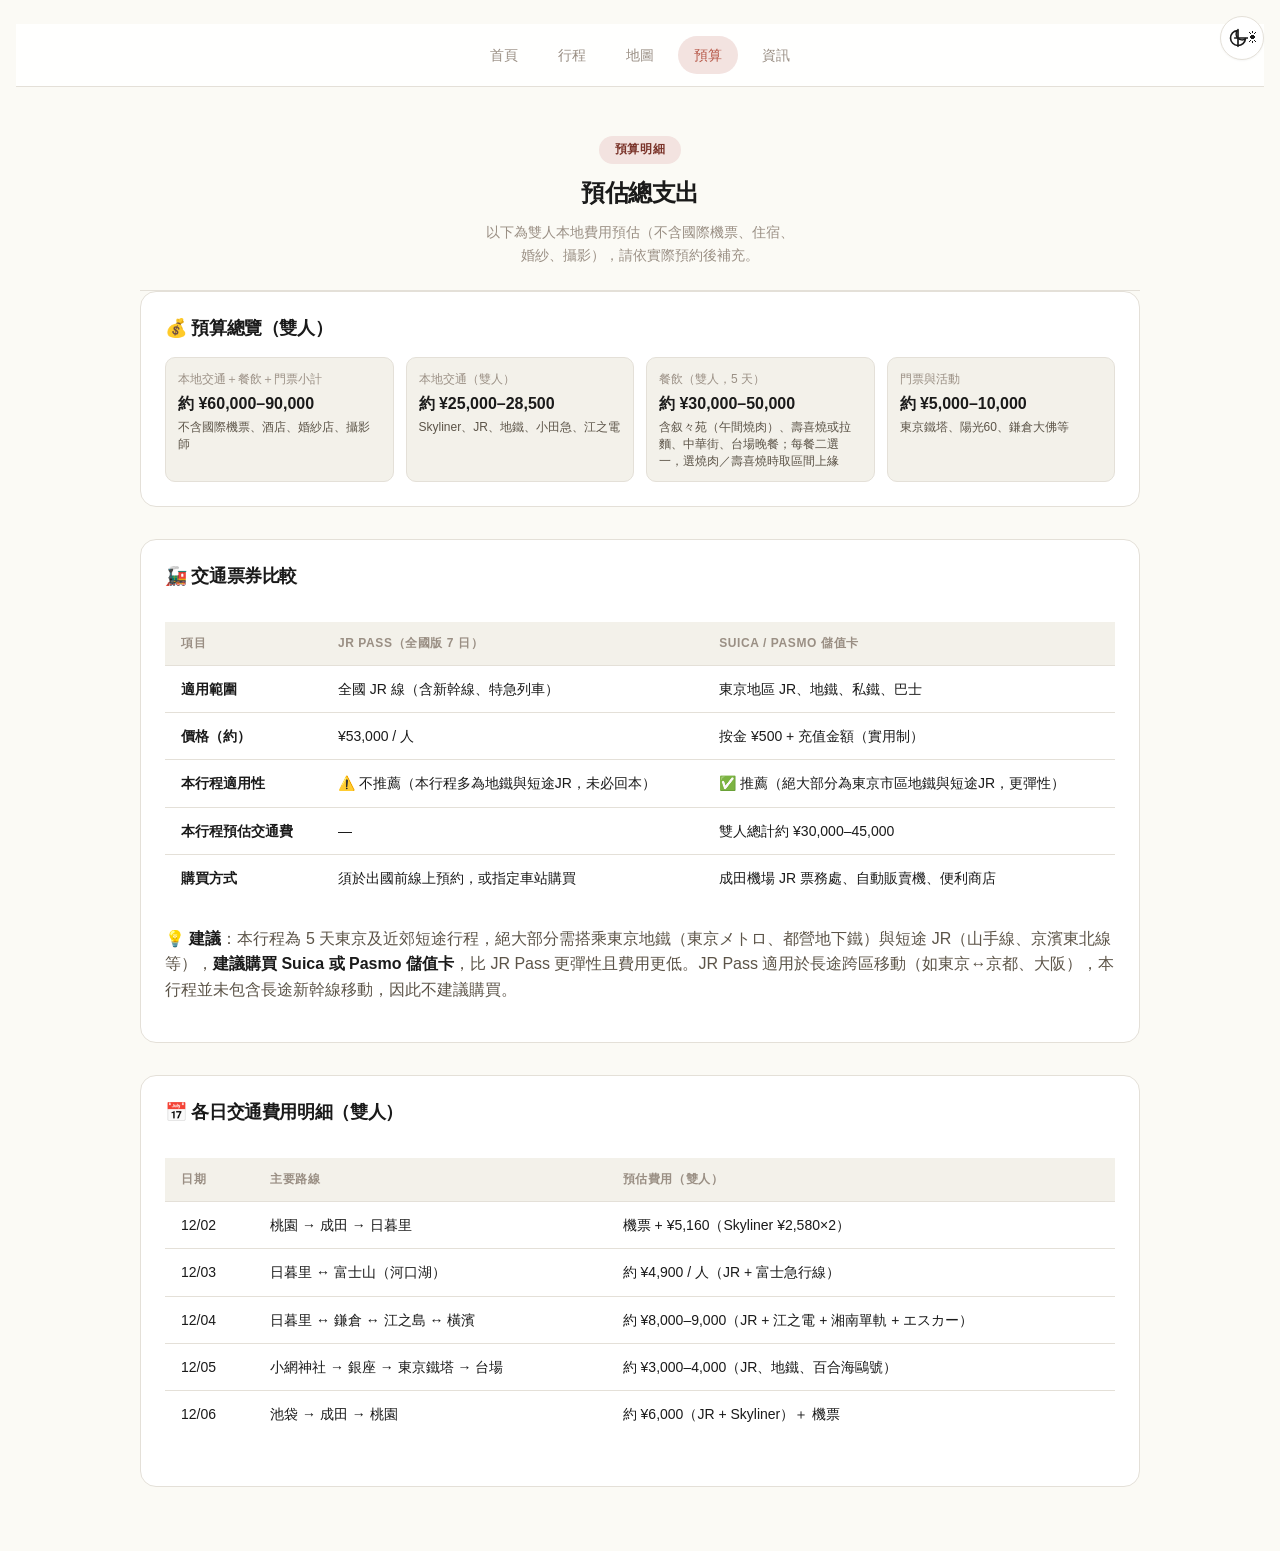
==== commit 796c9400: "餐飲改為每餐二選一，補齊 Day2/Day5 餐點並修正 Day2、Day5 動線矛盾 - Day1 晚餐移除不可行的「饗くろ喜 19:00」，改上野拉麵二選一（鴨to葱／六厘舍） - Day1 午餐" ====
--- a/budget.html
+++ b/budget.html
@@ -42,7 +42,7 @@
         <div class="budget-item">
           <div class="budget-label">餐飲（雙人，5 天）</div>
           <div class="budget-value">約 ¥30,000–50,000</div>
-          <div class="budget-note">含叙々苑（午餐）、中華街、台場晚餐</div>
+          <div class="budget-note">含叙々苑（午間燒肉）、壽喜燒或拉麵、中華街、台場晚餐；每餐二選一，選燒肉／壽喜燒時取區間上緣</div>
         </div>
         <div class="budget-item">
           <div class="budget-label">門票與活動</div>
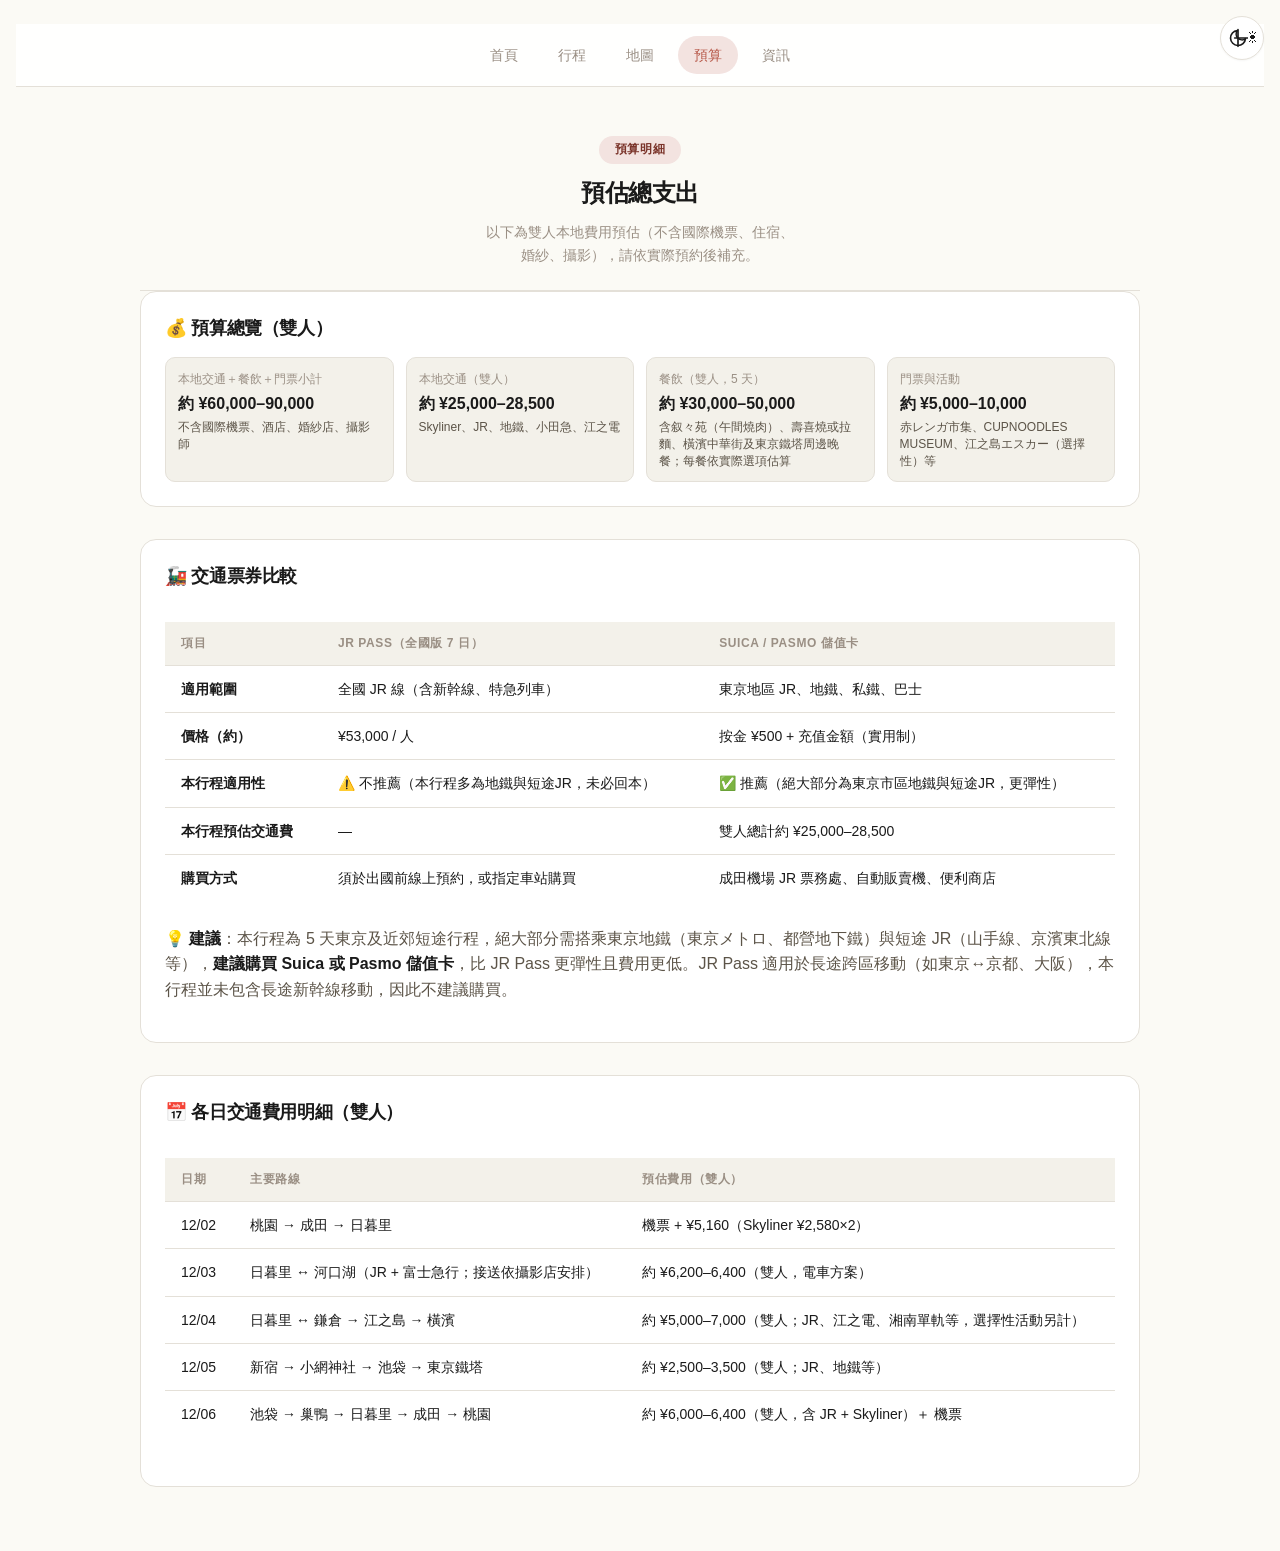
==== commit a6fbdbb1: "Align Tokyo wedding itinerary and route guide Co-authored-by: Copilot <223556219+Copilot@users.norep" ====
--- a/budget.html
+++ b/budget.html
@@ -42,12 +42,12 @@
         <div class="budget-item">
           <div class="budget-label">餐飲（雙人，5 天）</div>
           <div class="budget-value">約 ¥30,000–50,000</div>
-          <div class="budget-note">含叙々苑（午間燒肉）、壽喜燒或拉麵、中華街、台場晚餐；每餐二選一，選燒肉／壽喜燒時取區間上緣</div>
+          <div class="budget-note">含叙々苑（午間燒肉）、壽喜燒或拉麵、橫濱中華街及東京鐵塔周邊晚餐；每餐依實際選項估算</div>
         </div>
         <div class="budget-item">
           <div class="budget-label">門票與活動</div>
           <div class="budget-value">約 ¥5,000–10,000</div>
-          <div class="budget-note">東京鐵塔、陽光60、鎌倉大佛等</div>
+          <div class="budget-note">赤レンガ市集、CUPNOODLES MUSEUM、江之島エスカー（選擇性）等</div>
         </div>
       </div>
     </section>
@@ -79,7 +79,7 @@
             <tr>
               <td><strong>本行程預估交通費</strong></td>
               <td>—</td>
-              <td>雙人總計約 ¥30,000–45,000</td>
+              <td>雙人總計約 ¥25,000–28,500</td>
             </tr>
             <tr>
               <td><strong>購買方式</strong></td>
@@ -102,10 +102,10 @@
           </thead>
           <tbody>
             <tr><td>12/02</td><td>桃園 → 成田 → 日暮里</td><td>機票 + ¥5,160（Skyliner ¥2,580×2）</td></tr>
-            <tr><td>12/03</td><td>日暮里 ↔ 富士山（河口湖）</td><td>約 ¥4,900 / 人（JR + 富士急行線）</td></tr>
-            <tr><td>12/04</td><td>日暮里 ↔ 鎌倉 ↔ 江之島 ↔ 橫濱</td><td>約 ¥8,000–9,000（JR + 江之電 + 湘南單軌 + エスカー）</td></tr>
-            <tr><td>12/05</td><td>小網神社 → 銀座 → 東京鐵塔 → 台場</td><td>約 ¥3,000–4,000（JR、地鐵、百合海鷗號）</td></tr>
-            <tr><td>12/06</td><td>池袋 → 成田 → 桃園</td><td>約 ¥6,000（JR + Skyliner）＋ 機票</td></tr>
+            <tr><td>12/03</td><td>日暮里 ↔ 河口湖（JR + 富士急行；接送依攝影店安排）</td><td>約 ¥6,200–6,400（雙人，電車方案）</td></tr>
+            <tr><td>12/04</td><td>日暮里 ↔ 鎌倉 → 江之島 → 橫濱</td><td>約 ¥5,000–7,000（雙人；JR、江之電、湘南單軌等，選擇性活動另計）</td></tr>
+            <tr><td>12/05</td><td>新宿 → 小網神社 → 池袋 → 東京鐵塔</td><td>約 ¥2,500–3,500（雙人；JR、地鐵等）</td></tr>
+            <tr><td>12/06</td><td>池袋 → 巢鴨 → 日暮里 → 成田 → 桃園</td><td>約 ¥6,000–6,400（雙人，含 JR + Skyliner）＋ 機票</td></tr>
           </tbody>
         </table>
       </div>
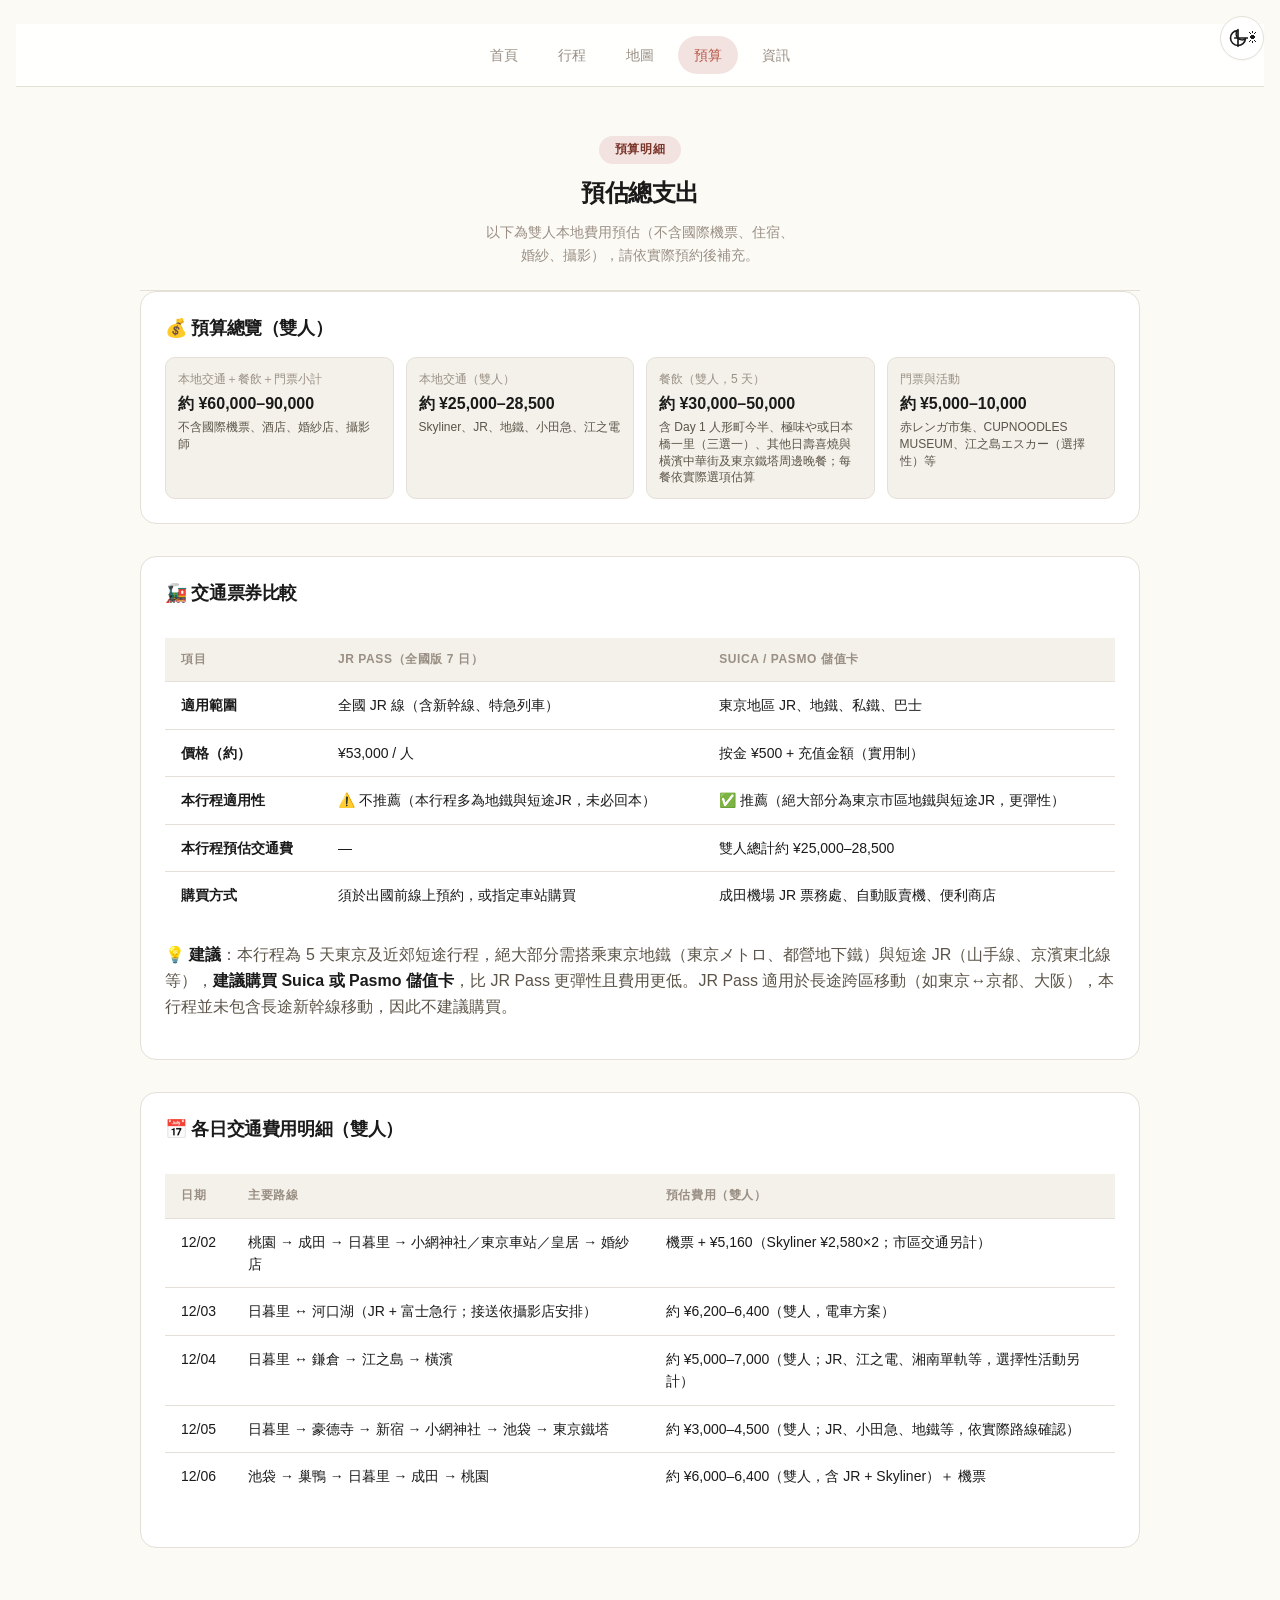
==== commit 40177c02: "Move Gotokuji itinerary to Day 4 Co-authored-by: Copilot <223556219+Copilot@users.noreply.github.com" ====
--- a/budget.html
+++ b/budget.html
@@ -42,7 +42,7 @@
         <div class="budget-item">
           <div class="budget-label">餐飲（雙人，5 天）</div>
           <div class="budget-value">約 ¥30,000–50,000</div>
-          <div class="budget-note">含叙々苑（午間燒肉）、壽喜燒或拉麵、橫濱中華街及東京鐵塔周邊晚餐；每餐依實際選項估算</div>
+          <div class="budget-note">含 Day 1 人形町今半、極味や或日本橋一里（三選一）、其他日壽喜燒與橫濱中華街及東京鐵塔周邊晚餐；每餐依實際選項估算</div>
         </div>
         <div class="budget-item">
           <div class="budget-label">門票與活動</div>
@@ -101,10 +101,10 @@
             <tr><th>日期</th><th>主要路線</th><th>預估費用（雙人）</th></tr>
           </thead>
           <tbody>
-            <tr><td>12/02</td><td>桃園 → 成田 → 日暮里</td><td>機票 + ¥5,160（Skyliner ¥2,580×2）</td></tr>
+            <tr><td>12/02</td><td>桃園 → 成田 → 日暮里 → 小網神社／東京車站／皇居 → 婚紗店</td><td>機票 + ¥5,160（Skyliner ¥2,580×2；市區交通另計）</td></tr>
             <tr><td>12/03</td><td>日暮里 ↔ 河口湖（JR + 富士急行；接送依攝影店安排）</td><td>約 ¥6,200–6,400（雙人，電車方案）</td></tr>
             <tr><td>12/04</td><td>日暮里 ↔ 鎌倉 → 江之島 → 橫濱</td><td>約 ¥5,000–7,000（雙人；JR、江之電、湘南單軌等，選擇性活動另計）</td></tr>
-            <tr><td>12/05</td><td>新宿 → 小網神社 → 池袋 → 東京鐵塔</td><td>約 ¥2,500–3,500（雙人；JR、地鐵等）</td></tr>
+            <tr><td>12/05</td><td>日暮里 → 豪德寺 → 新宿 → 小網神社 → 池袋 → 東京鐵塔</td><td>約 ¥3,000–4,500（雙人；JR、小田急、地鐵等，依實際路線確認）</td></tr>
             <tr><td>12/06</td><td>池袋 → 巢鴨 → 日暮里 → 成田 → 桃園</td><td>約 ¥6,000–6,400（雙人，含 JR + Skyliner）＋ 機票</td></tr>
           </tbody>
         </table>
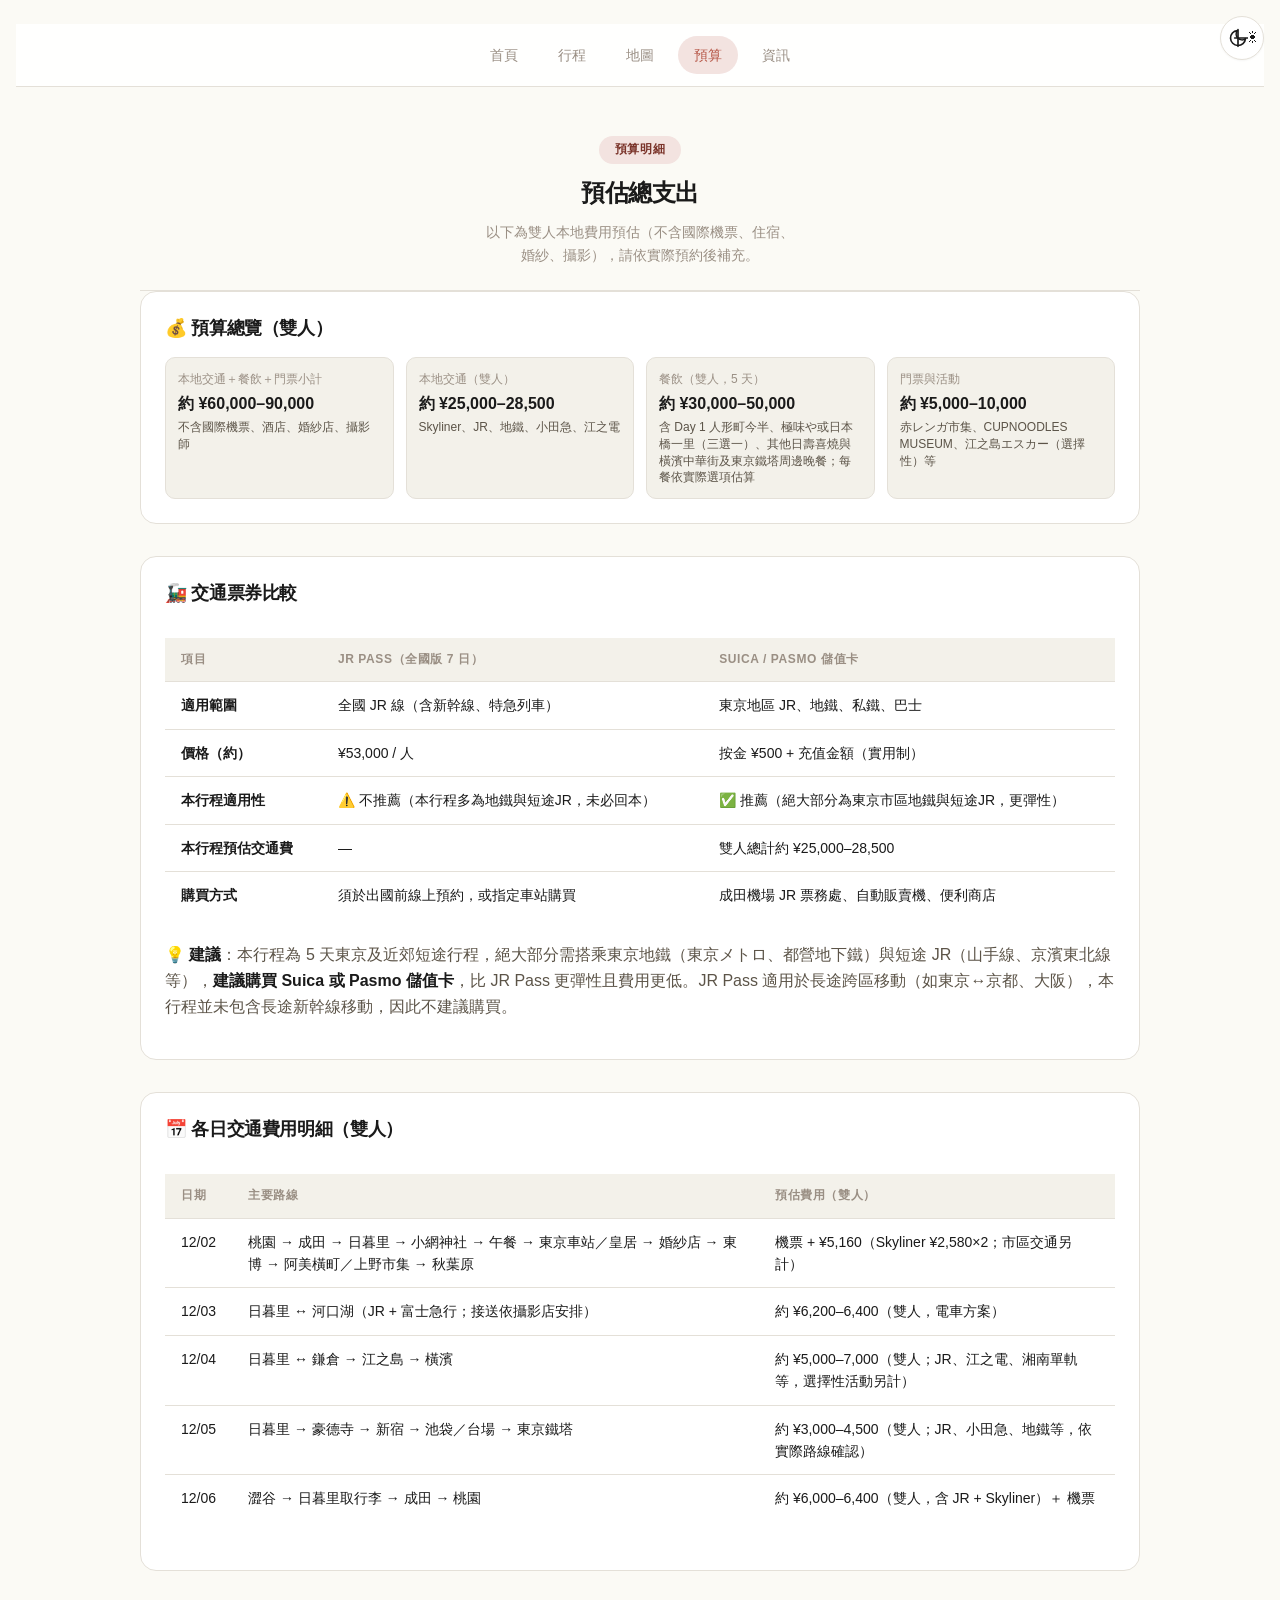
==== commit 8bf7d361: "Update requested itinerary routes Co-authored-by: Copilot <223556219+Copilot@users.noreply.github.co" ====
--- a/budget.html
+++ b/budget.html
@@ -101,11 +101,11 @@
             <tr><th>日期</th><th>主要路線</th><th>預估費用（雙人）</th></tr>
           </thead>
           <tbody>
-            <tr><td>12/02</td><td>桃園 → 成田 → 日暮里 → 小網神社／東京車站／皇居 → 婚紗店</td><td>機票 + ¥5,160（Skyliner ¥2,580×2；市區交通另計）</td></tr>
+            <tr><td>12/02</td><td>桃園 → 成田 → 日暮里 → 小網神社 → 午餐 → 東京車站／皇居 → 婚紗店 → 東博 → 阿美橫町／上野市集 → 秋葉原</td><td>機票 + ¥5,160（Skyliner ¥2,580×2；市區交通另計）</td></tr>
             <tr><td>12/03</td><td>日暮里 ↔ 河口湖（JR + 富士急行；接送依攝影店安排）</td><td>約 ¥6,200–6,400（雙人，電車方案）</td></tr>
             <tr><td>12/04</td><td>日暮里 ↔ 鎌倉 → 江之島 → 橫濱</td><td>約 ¥5,000–7,000（雙人；JR、江之電、湘南單軌等，選擇性活動另計）</td></tr>
-            <tr><td>12/05</td><td>日暮里 → 豪德寺 → 新宿 → 小網神社 → 池袋 → 東京鐵塔</td><td>約 ¥3,000–4,500（雙人；JR、小田急、地鐵等，依實際路線確認）</td></tr>
-            <tr><td>12/06</td><td>池袋 → 巢鴨 → 日暮里 → 成田 → 桃園</td><td>約 ¥6,000–6,400（雙人，含 JR + Skyliner）＋ 機票</td></tr>
+            <tr><td>12/05</td><td>日暮里 → 豪德寺 → 新宿 → 池袋／台場 → 東京鐵塔</td><td>約 ¥3,000–4,500（雙人；JR、小田急、地鐵等，依實際路線確認）</td></tr>
+            <tr><td>12/06</td><td>澀谷 → 日暮里取行李 → 成田 → 桃園</td><td>約 ¥6,000–6,400（雙人，含 JR + Skyliner）＋ 機票</td></tr>
           </tbody>
         </table>
       </div>
